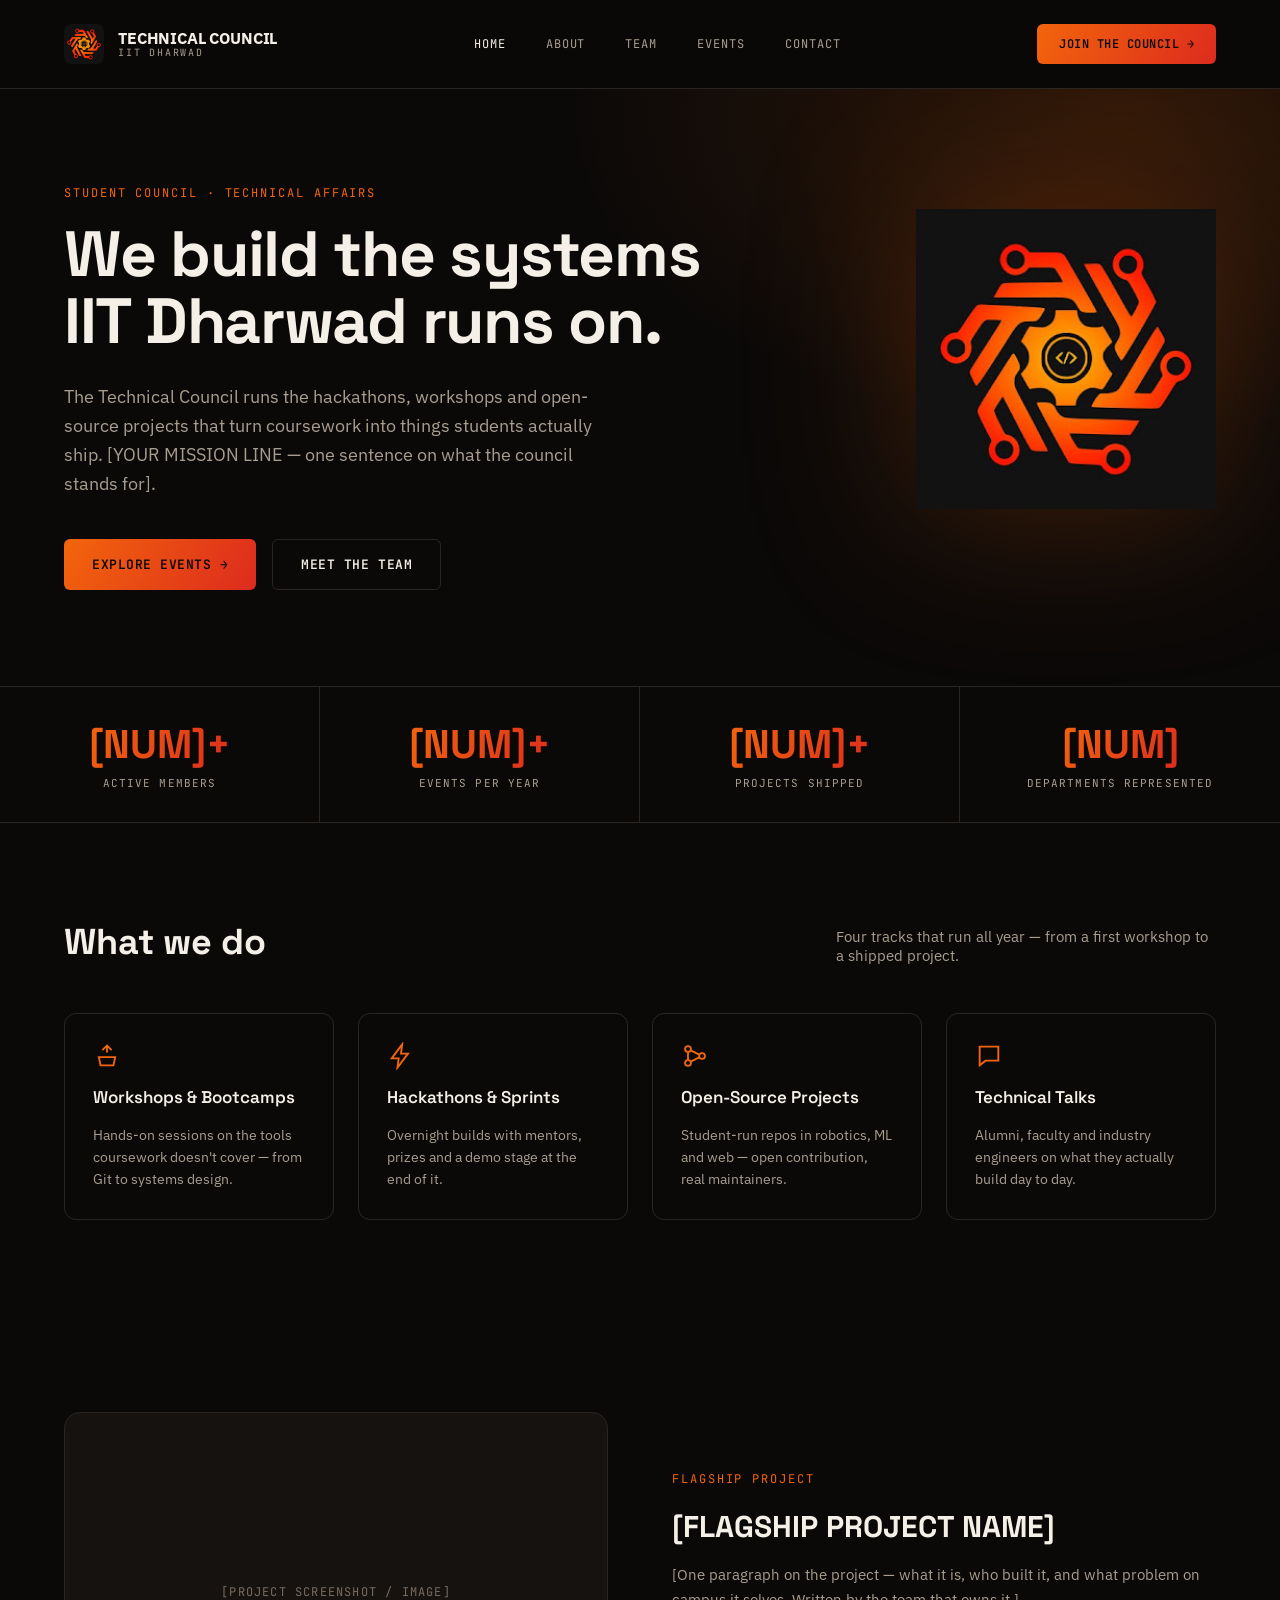
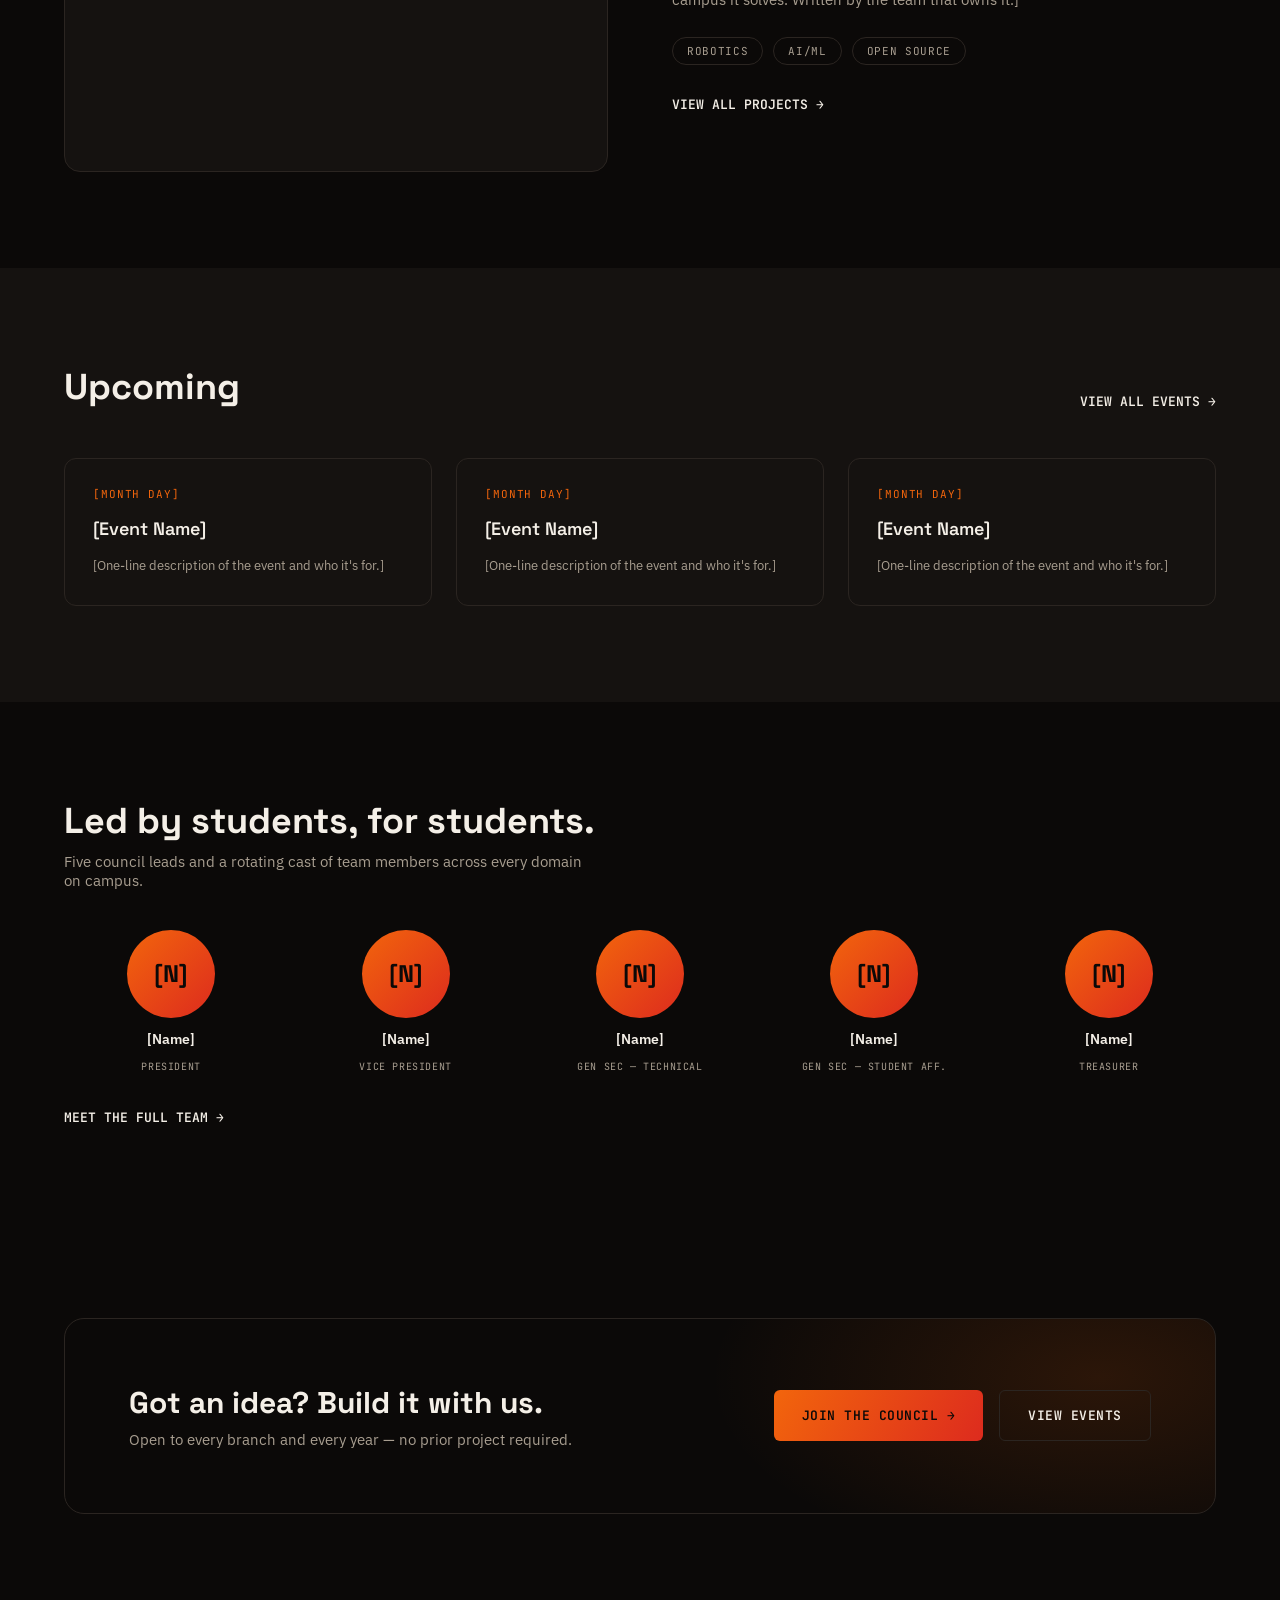
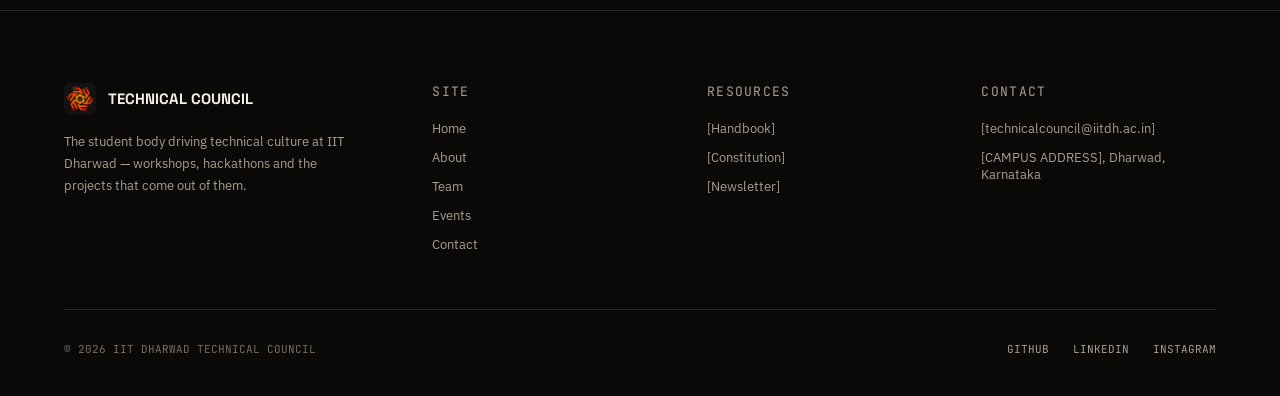
==== index.html @ b91900a0 "Initial commit of Technical Council website Static site with home, about, events, team, and contact " ====
<!doctype html>
<html lang="en">
<head>
<meta charset="utf-8">
<meta name="viewport" content="width=device-width, initial-scale=1">
<title>Home — IIT Dharwad Technical Council</title>
<meta name="description" content="The Technical Council runs the hackathons, workshops and open-source projects that turn IIT Dharwad students into builders.">
<link rel="icon" href="images/logo.jpg">
<link rel="preconnect" href="https://fonts.googleapis.com">
<link rel="preconnect" href="https://fonts.gstatic.com" crossorigin>
<link href="https://fonts.googleapis.com/css2?family=Space+Grotesk:wght@500;600;700&family=IBM+Plex+Sans:wght@400;500;600&family=JetBrains+Mono:wght@500;600&display=swap" rel="stylesheet">
<link rel="stylesheet" href="css/styles.css">
</head>
<body>

<header class="site-header">
  <div class="header-inner">
    <a href="index.html" class="brand">
      <img src="images/logo.jpg" alt="Technical Council mark">
      <span class="brand-text">
        <span class="brand-title">TECHNICAL COUNCIL</span>
        <span class="brand-sub mono">IIT DHARWAD</span>
      </span>
    </a>
    <nav class="nav-links mono" id="navLinks">
      <a class="nav-link" href="index.html">HOME</a>
      <a class="nav-link" href="about.html">ABOUT</a>
      <a class="nav-link" href="team.html">TEAM</a>
      <a class="nav-link" href="events.html">EVENTS</a>
      <a class="nav-link" href="contact.html">CONTACT</a>
    </nav>
    <div class="header-actions">
      <a href="contact.html" class="btn btn-grad btn-sm mono">JOIN THE COUNCIL →</a>
      <button class="nav-toggle" id="navToggle" aria-label="Toggle navigation" aria-expanded="false" aria-controls="navLinks">
        <svg width="22" height="22" viewBox="0 0 24 24" fill="none" stroke="currentColor" stroke-width="2"><path d="M4 7h16M4 12h16M4 17h16"/></svg>
      </button>
    </div>
  </div>
</header>

<main>

  <section class="hero">
    <div class="hero-inner">
      <div class="eyebrow mono">STUDENT COUNCIL · TECHNICAL AFFAIRS</div>
      <h1>We build the systems<br>IIT Dharwad runs on.</h1>
      <p class="lead">The Technical Council runs the hackathons, workshops and open-source projects that turn coursework into things students actually ship. [YOUR MISSION LINE — one sentence on what the council stands for].</p>
      <div class="hero-actions">
        <a href="events.html" class="btn btn-grad mono">EXPLORE EVENTS →</a>
        <a href="team.html" class="btn btn-outline mono">MEET THE TEAM</a>
      </div>
    </div>
    <img class="hero-media" src="images/logo.jpg" alt="">
  </section>

  <section class="stats-grid">
    <div class="stat"><div class="stat-value display">[NUM]+</div><div class="stat-label mono">ACTIVE MEMBERS</div></div>
    <div class="stat"><div class="stat-value display">[NUM]+</div><div class="stat-label mono">EVENTS PER YEAR</div></div>
    <div class="stat"><div class="stat-value display">[NUM]+</div><div class="stat-label mono">PROJECTS SHIPPED</div></div>
    <div class="stat"><div class="stat-value display">[NUM]</div><div class="stat-label mono">DEPARTMENTS REPRESENTED</div></div>
  </section>

  <section class="section">
    <div class="section-head">
      <h2>What we do</h2>
      <p>Four tracks that run all year — from a first workshop to a shipped project.</p>
    </div>
    <div class="cards-grid">
      <div class="card">
        <svg width="28" height="28" viewBox="0 0 24 24" fill="none" stroke="var(--orange)" stroke-width="1.6"><path d="M12 3v6M8 7l4-4 4 4M5 13h14l-1.5 7h-11z"/></svg>
        <h3>Workshops &amp; Bootcamps</h3>
        <p>Hands-on sessions on the tools coursework doesn't cover — from Git to systems design.</p>
      </div>
      <div class="card">
        <svg width="28" height="28" viewBox="0 0 24 24" fill="none" stroke="var(--orange)" stroke-width="1.6"><path d="M13 2 4 14h6l-1 8 9-12h-6z"/></svg>
        <h3>Hackathons &amp; Sprints</h3>
        <p>Overnight builds with mentors, prizes and a demo stage at the end of it.</p>
      </div>
      <div class="card">
        <svg width="28" height="28" viewBox="0 0 24 24" fill="none" stroke="var(--orange)" stroke-width="1.6"><circle cx="6" cy="6" r="2.5"/><circle cx="6" cy="18" r="2.5"/><circle cx="18" cy="12" r="2.5"/><path d="M6 8.5V15.5M8.3 7.2 15.7 10.8M8.3 16.8 15.7 13.2"/></svg>
        <h3>Open-Source Projects</h3>
        <p>Student-run repos in robotics, ML and web — open contribution, real maintainers.</p>
      </div>
      <div class="card">
        <svg width="28" height="28" viewBox="0 0 24 24" fill="none" stroke="var(--orange)" stroke-width="1.6"><path d="M4 4h16v12H9l-5 4z"/></svg>
        <h3>Technical Talks</h3>
        <p>Alumni, faculty and industry engineers on what they actually build day to day.</p>
      </div>
    </div>
  </section>

  <section class="section">
    <div class="split">
      <div class="split-media"><span class="mono">[PROJECT SCREENSHOT / IMAGE]</span></div>
      <div class="split-body">
        <div class="eyebrow mono">FLAGSHIP PROJECT</div>
        <h3>[FLAGSHIP PROJECT NAME]</h3>
        <p>[One paragraph on the project — what it is, who built it, and what problem on campus it solves. Written by the team that owns it.]</p>
        <div class="tag-row">
          <span class="tag">ROBOTICS</span>
          <span class="tag">AI/ML</span>
          <span class="tag">OPEN SOURCE</span>
        </div>
        <a href="about.html" class="link-arrow mono">VIEW ALL PROJECTS →</a>
      </div>
    </div>
  </section>

  <section class="section section-elev">
    <div class="section-head">
      <h2>Upcoming</h2>
      <a href="events.html" class="link-arrow mono">VIEW ALL EVENTS →</a>
    </div>
    <div class="cards-grid" style="grid-template-columns:repeat(3,minmax(0,1fr));">
      <a class="card" href="events.html">
        <span class="mono" style="font-size:11px;letter-spacing:0.08em;color:var(--orange);">[MONTH DAY]</span>
        <span class="display" style="font-size:18px;font-weight:600;">[Event Name]</span>
        <span style="font-size:13px;color:var(--ink-dim);line-height:1.6;">[One-line description of the event and who it's for.]</span>
      </a>
      <a class="card" href="events.html">
        <span class="mono" style="font-size:11px;letter-spacing:0.08em;color:var(--orange);">[MONTH DAY]</span>
        <span class="display" style="font-size:18px;font-weight:600;">[Event Name]</span>
        <span style="font-size:13px;color:var(--ink-dim);line-height:1.6;">[One-line description of the event and who it's for.]</span>
      </a>
      <a class="card" href="events.html">
        <span class="mono" style="font-size:11px;letter-spacing:0.08em;color:var(--orange);">[MONTH DAY]</span>
        <span class="display" style="font-size:18px;font-weight:600;">[Event Name]</span>
        <span style="font-size:13px;color:var(--ink-dim);line-height:1.6;">[One-line description of the event and who it's for.]</span>
      </a>
    </div>
  </section>

  <section class="section">
    <h2 style="margin:0 0 8px;font-size:36px;font-weight:700;">Led by students, for students.</h2>
    <p style="color:var(--ink-dim);font-size:15px;margin:0 0 40px;max-width:520px;">Five council leads and a rotating cast of team members across every domain on campus.</p>
    <div class="team-teaser-grid">
      <div class="team-teaser-item">
        <div class="team-avatar-sm display">[N]</div>
        <span style="font-size:14px;font-weight:600;">[Name]</span>
        <span class="mono" style="font-size:10px;letter-spacing:0.06em;color:var(--ink-dim);">PRESIDENT</span>
      </div>
      <div class="team-teaser-item">
        <div class="team-avatar-sm display">[N]</div>
        <span style="font-size:14px;font-weight:600;">[Name]</span>
        <span class="mono" style="font-size:10px;letter-spacing:0.06em;color:var(--ink-dim);">VICE PRESIDENT</span>
      </div>
      <div class="team-teaser-item">
        <div class="team-avatar-sm display">[N]</div>
        <span style="font-size:14px;font-weight:600;">[Name]</span>
        <span class="mono" style="font-size:10px;letter-spacing:0.06em;color:var(--ink-dim);">GEN SEC — TECHNICAL</span>
      </div>
      <div class="team-teaser-item">
        <div class="team-avatar-sm display">[N]</div>
        <span style="font-size:14px;font-weight:600;">[Name]</span>
        <span class="mono" style="font-size:10px;letter-spacing:0.06em;color:var(--ink-dim);">GEN SEC — STUDENT AFF.</span>
      </div>
      <div class="team-teaser-item">
        <div class="team-avatar-sm display">[N]</div>
        <span style="font-size:14px;font-weight:600;">[Name]</span>
        <span class="mono" style="font-size:10px;letter-spacing:0.06em;color:var(--ink-dim);">TREASURER</span>
      </div>
    </div>
    <a href="team.html" class="link-arrow mono" style="display:inline-block;margin-top:36px;">MEET THE FULL TEAM →</a>
  </section>

  <section class="section">
    <div class="cta-band">
      <div>
        <h3>Got an idea? Build it with us.</h3>
        <p>Open to every branch and every year — no prior project required.</p>
      </div>
      <div style="display:flex;gap:16px;flex-wrap:wrap;">
        <a href="contact.html" class="btn btn-grad mono">JOIN THE COUNCIL →</a>
        <a href="events.html" class="btn btn-outline mono">VIEW EVENTS</a>
      </div>
    </div>
  </section>

</main>

<footer class="site-footer">
  <div class="footer-grid">
    <div>
      <div class="footer-brand">
        <img src="images/logo.jpg" alt="">
        <span>TECHNICAL COUNCIL</span>
      </div>
      <p class="footer-desc">The student body driving technical culture at IIT Dharwad — workshops, hackathons and the projects that come out of them.</p>
    </div>
    <div class="footer-col">
      <span class="footer-col-title">SITE</span>
      <a href="index.html">Home</a>
      <a href="about.html">About</a>
      <a href="team.html">Team</a>
      <a href="events.html">Events</a>
      <a href="contact.html">Contact</a>
    </div>
    <div class="footer-col">
      <span class="footer-col-title">RESOURCES</span>
      <a href="#">[Handbook]</a>
      <a href="#">[Constitution]</a>
      <a href="#">[Newsletter]</a>
    </div>
    <div class="footer-col">
      <span class="footer-col-title">CONTACT</span>
      <span>[technicalcouncil@iitdh.ac.in]</span>
      <span>[CAMPUS ADDRESS], Dharwad, Karnataka</span>
    </div>
  </div>
  <div class="footer-bottom">
    <span class="footer-copy">© 2026 IIT DHARWAD TECHNICAL COUNCIL</span>
    <div class="footer-social">
      <a href="#">GITHUB</a>
      <a href="#">LINKEDIN</a>
      <a href="#">INSTAGRAM</a>
    </div>
  </div>
</footer>

<script src="js/main.js"></script>
</body>
</html>
---- css/styles.css ----
/* ===========================================================
   IIT Dharwad Technical Council — shared stylesheet
   =========================================================== */

:root{
  --bg:#0b0908;
  --bg-elev:#151210;
  --bg-elev-2:#1c1815;
  --line:#2b2521;
  --ink:#f4efe7;
  --ink-dim:#a89e90;
  --ink-faint:#786c60;
  --orange:#f2650c;
  --red:#dd2b1e;
  --gold:#f0b429;
  --gradient: linear-gradient(120deg, var(--orange), var(--red));

  --pad-x: 64px;
  --section-y: 96px;
  --max-content: 1440px;
}

*{ box-sizing: border-box; }

html{ scroll-behavior: smooth; }

body{
  margin:0;
  background: var(--bg);
  color: var(--ink);
  font-family: 'IBM Plex Sans', system-ui, sans-serif;
  -webkit-font-smoothing: antialiased;
}

a{ color: inherit; text-decoration: none; }

h1, h2, h3, .display{ font-family: 'Space Grotesk', system-ui, sans-serif; }

.mono{ font-family: 'JetBrains Mono', monospace; }

img{ max-width: 100%; display:block; }

.wrap{
  max-width: var(--max-content);
  margin: 0 auto;
}

/* -----------------------------------------------------------
   Header / Nav
----------------------------------------------------------- */

.site-header{
  border-bottom: 1px solid var(--line);
  position: sticky;
  top: 0;
  background: rgba(11,9,8,0.92);
  backdrop-filter: blur(8px);
  z-index: 50;
}

.header-inner{
  max-width: var(--max-content);
  margin: 0 auto;
  height: 88px;
  padding: 0 var(--pad-x);
  display:flex;
  align-items:center;
  justify-content: space-between;
  gap: 24px;
}

.brand{ display:flex; align-items:center; gap:14px; flex-shrink:0; }
.brand img{ width:40px; height:40px; object-fit:contain; border-radius:8px; }
.brand-text{ display:flex; flex-direction:column; line-height:1.15; }
.brand-title{ font-weight:700; font-size:16px; letter-spacing:-0.01em; }
.brand-sub{ font-size:10px; letter-spacing:0.18em; color: var(--ink-dim); }

.nav-links{
  display:flex;
  align-items:center;
  gap:40px;
}

.nav-link{ font-size:12px; letter-spacing:0.08em; color: var(--ink-dim); }
.nav-link:hover, .nav-link.is-active{ color: var(--ink); }

.nav-toggle{
  display:none;
  background:none;
  border:none;
  cursor:pointer;
  padding:8px;
  color: var(--ink-dim);
}

.header-actions{ display:flex; align-items:center; gap:16px; flex-shrink:0; }

/* -----------------------------------------------------------
   Buttons
----------------------------------------------------------- */

.btn{
  display:inline-flex;
  align-items:center;
  justify-content:center;
  font-family:'JetBrains Mono', monospace;
  font-size:13px;
  font-weight:600;
  letter-spacing:0.04em;
  padding:16px 28px;
  border-radius:6px;
  border:none;
  cursor:pointer;
  white-space:nowrap;
}

.btn-sm{ padding:12px 22px; font-size:12px; }

.btn-grad{
  color:#0b0908;
  background: var(--gradient);
  transition: filter .15s ease;
}
.btn-grad:hover{ filter: brightness(1.08); }

.btn-outline{
  color: var(--ink);
  border:1px solid var(--line);
  background:transparent;
  transition: border-color .15s ease;
}
.btn-outline:hover{ border-color: var(--ink-dim); }

.btn-block{ display:flex; width:100%; }

.link-arrow{ font-size:13px; font-weight:600; color: var(--ink); }
.link-arrow:hover{ color: var(--orange); }

/* -----------------------------------------------------------
   Layout helpers
----------------------------------------------------------- */

.section{ padding: var(--section-y) var(--pad-x); }
.section-elev{ background: var(--bg-elev); }
.section-tight{ padding-top: 56px; padding-bottom: 56px; }

.eyebrow{
  font-size:12px;
  letter-spacing:0.16em;
  color: var(--orange);
  margin-bottom:20px;
}

.section-head{
  display:flex;
  justify-content:space-between;
  align-items:flex-end;
  gap:24px;
  margin-bottom:48px;
  flex-wrap:wrap;
}
.section-head h2{ margin:0; font-size:36px; font-weight:700; }
.section-head p{ margin:0; color:var(--ink-dim); font-size:15px; max-width:380px; }

/* -----------------------------------------------------------
   Hero
----------------------------------------------------------- */

.hero{
  position:relative;
  padding: 96px var(--pad-x) 96px;
  background: radial-gradient(ellipse 900px 520px at 88% 4%, rgba(242,101,12,0.16), transparent 62%);
  overflow:hidden;
}
.hero-inner{ max-width:760px; position:relative; z-index:1; }
.hero h1{ font-size:64px; line-height:1.05; font-weight:700; letter-spacing:-0.02em; margin:0 0 28px; }
.hero p.lead{ font-size:18px; line-height:1.6; color:var(--ink-dim); max-width:540px; margin:0 0 40px; }
.hero-actions{ display:flex; gap:16px; flex-wrap:wrap; }
.hero-media{
  position:absolute;
  right: var(--pad-x);
  top: 120px;
  width:300px;
  height:300px;
  object-fit:contain;
  filter: drop-shadow(0 0 80px rgba(242,101,12,0.25));
}
.page-header{ padding: 88px var(--pad-x) 56px; max-width:900px; }
.page-header h1{ font-size:52px; line-height:1.1; font-weight:700; letter-spacing:-0.02em; margin:0 0 24px; }
.page-header p{ font-size:17px; line-height:1.7; color:var(--ink-dim); margin:0; }

/* -----------------------------------------------------------
   Stats
----------------------------------------------------------- */

.stats-grid{
  border-top:1px solid var(--line);
  border-bottom:1px solid var(--line);
  display:grid;
  grid-template-columns: repeat(4, minmax(0,1fr));
}
.stat{
  display:flex; flex-direction:column; align-items:center; justify-content:center;
  gap:6px; padding: 32px 12px; border-right:1px solid var(--line); text-align:center;
}
.stat:last-child{ border-right:none; }
.stat-value{
  font-size:40px; font-weight:700;
  background: var(--gradient);
  -webkit-background-clip:text; background-clip:text; color:transparent;
}
.stat-label{ font-size:11px; letter-spacing:0.1em; color:var(--ink-dim); }

/* -----------------------------------------------------------
   Cards / grids
----------------------------------------------------------- */

.cards-grid{ display:grid; grid-template-columns:repeat(4, minmax(0,1fr)); gap:24px; }

.card{
  border:1px solid var(--line);
  border-radius:12px;
  padding:28px;
  display:flex; flex-direction:column; gap:16px;
  transition: border-color .15s ease, background .15s ease;
}
.card:hover{ border-color:#3a322b; background: var(--bg-elev-2); }
.card h3{ margin:0; font-size:17px; font-weight:600; }
.card p{ margin:0; font-size:14px; line-height:1.6; color:var(--ink-dim); }

.split{ display:grid; grid-template-columns:1fr 1fr; gap:64px; align-items:center; }
.split-media{
  border:1px solid var(--line); border-radius:16px; height:360px;
  background:var(--bg-elev); display:flex; align-items:center; justify-content:center;
}
.split-media span{ font-size:12px; letter-spacing:0.1em; color:var(--ink-faint); font-family:'JetBrains Mono',monospace; }
.split-body h3{ font-size:30px; font-weight:700; margin:0 0 16px; }
.split-body p{ font-size:15px; line-height:1.7; color:var(--ink-dim); margin:0 0 24px; }

.tag-row{ display:flex; gap:10px; margin-bottom:28px; flex-wrap:wrap; }
.tag{
  font-size:11px; letter-spacing:0.06em; color:var(--ink-dim);
  border:1px solid var(--line); border-radius:100px; padding:6px 14px;
  font-family:'JetBrains Mono',monospace;
}
.tag.is-active{ color:#0b0908; background: var(--accent, var(--orange)); border-color:transparent; }

/* -----------------------------------------------------------
   Events list
----------------------------------------------------------- */

.event-list{ display:flex; flex-direction:column; gap:16px; }
.event-row{
  display:flex; align-items:center; gap:32px;
  border:1px solid var(--line); border-radius:14px; padding:28px 32px;
  transition: border-color .15s ease, background .15s ease;
}
.event-row:hover{ border-color:#3a322b; background: var(--bg-elev-2); }
.event-date{
  width:88px; height:88px; border-radius:10px; background: var(--bg-elev);
  display:flex; flex-direction:column; align-items:center; justify-content:center; flex-shrink:0;
}
.event-date .mon{ font-size:11px; color:var(--orange); letter-spacing:0.05em; }
.event-date .day{ font-family:'Space Grotesk'; font-size:26px; font-weight:700; }
.event-body{ flex:1; min-width:0; }
.event-title-row{ display:flex; align-items:center; gap:12px; margin-bottom:6px; flex-wrap:wrap; }
.event-title{ font-family:'Space Grotesk'; font-size:20px; font-weight:600; }
.event-desc{ font-size:14px; line-height:1.6; color:var(--ink-dim); margin:0; }
.event-meta{ font-size:12px; color:var(--ink-dim); flex-shrink:0; font-family:'JetBrains Mono',monospace; }

.past-grid{ display:grid; grid-template-columns:repeat(3, minmax(0,1fr)); gap:20px; }
.past-card{ border:1px solid var(--line); border-radius:12px; overflow:hidden; background:var(--bg); }
.past-thumb{ height:120px; background:var(--bg-elev-2); display:flex; align-items:center; justify-content:center; }
.past-thumb span{ font-size:11px; color:var(--ink-faint); font-family:'JetBrains Mono',monospace; }
.past-body{ padding:18px; }
.past-title{ font-size:14px; font-weight:600; margin-bottom:4px; }
.past-meta{ font-size:11px; color:var(--ink-faint); font-family:'JetBrains Mono',monospace; }

/* -----------------------------------------------------------
   Team
----------------------------------------------------------- */

.team-grid{ display:grid; grid-template-columns:repeat(5, minmax(0,1fr)); gap:20px; }
.team-card{
  border:1px solid var(--line); border-radius:12px; padding:24px;
  display:flex; flex-direction:column; gap:14px;
}
.team-avatar{
  width:64px; height:64px; border-radius:50%;
  background: linear-gradient(135deg, var(--orange), var(--red));
  display:flex; align-items:center; justify-content:center;
  font-family:'Space Grotesk'; font-size:20px; font-weight:700; color:#0b0908;
}
.team-name{ font-size:15px; font-weight:600; }
.team-role{ font-size:10px; letter-spacing:0.05em; color:var(--orange); margin-top:4px; font-family:'JetBrains Mono',monospace; }
.team-bio{ font-size:12px; line-height:1.6; color:var(--ink-dim); margin:0; }

.team-avatar-sm{
  width:88px; height:88px; border-radius:50%;
  background: linear-gradient(135deg, var(--orange), var(--red));
  display:flex; align-items:center; justify-content:center;
  font-family:'Space Grotesk'; font-size:24px; font-weight:700; color:#0b0908;
  margin: 0 auto;
}
.team-teaser-grid{ display:grid; grid-template-columns:repeat(5, minmax(0,1fr)); gap:20px; }
.team-teaser-item{ display:flex; flex-direction:column; align-items:center; gap:12px; text-align:center; }

.domain-block{ display:flex; flex-direction:column; gap:16px; }
.domain-title{ font-size:17px; font-weight:600; }
.domain-grid{ display:grid; grid-template-columns:repeat(4, minmax(0,1fr)); gap:16px; }
.domain-member{
  display:flex; align-items:center; gap:12px;
  background:var(--bg); border:1px solid var(--line); border-radius:10px; padding:12px 16px;
}
.domain-member .avatar{ width:36px; height:36px; border-radius:50%; background:var(--bg-elev-2); flex-shrink:0; }
.domain-member .name{ font-size:13px; font-weight:600; }
.domain-member .role{ font-size:10px; color:var(--ink-faint); font-family:'JetBrains Mono',monospace; }

/* -----------------------------------------------------------
   Org structure (About)
----------------------------------------------------------- */

.org-chart{ display:flex; flex-direction:column; align-items:center; gap:16px; }
.org-node{
  font-family:'JetBrains Mono',monospace; font-size:12px; letter-spacing:0.06em;
  background:var(--bg-elev); border:1px solid var(--line); border-radius:8px; padding:14px 32px;
  text-align:center;
}
.org-connector{ width:1px; height:24px; background:var(--line); }
.org-row{ display:flex; gap:16px; flex-wrap:wrap; justify-content:center; }
.org-grid{ display:grid; grid-template-columns:repeat(6, minmax(0,1fr)); gap:16px; width:100%; max-width:1160px; }
.org-leaf{
  border:1px solid var(--line); border-radius:8px; padding:16px 8px; text-align:center;
}
.org-leaf span{ font-size:11px; letter-spacing:0.04em; color:var(--ink-dim); font-family:'JetBrains Mono',monospace; }

.steps-grid{ display:grid; grid-template-columns:repeat(4, minmax(0,1fr)); }
.step{ padding: 0 24px; border-right:1px solid var(--line); }
.step:first-child{ padding-left:0; }
.step:last-child{ border-right:none; padding-right:0; }
.step-num{ font-family:'JetBrains Mono',monospace; font-size:13px; color:var(--orange); margin-bottom:12px; }
.step h3{ font-size:17px; font-weight:600; margin:0 0 10px; }
.step p{ font-size:13px; line-height:1.6; color:var(--ink-dim); margin:0; }

.values-grid{ display:grid; grid-template-columns:repeat(4, minmax(0,1fr)); gap:24px; }
.value{ border-top:2px solid var(--line); padding-top:20px; }
.value.is-accent{ border-top-color: var(--orange); }
.value h3{ font-size:16px; font-weight:600; margin:0 0 10px; }
.value p{ font-size:13px; line-height:1.6; color:var(--ink-dim); margin:0; }

/* -----------------------------------------------------------
   CTA band
----------------------------------------------------------- */

.cta-band{
  border:1px solid var(--line); border-radius:20px; padding:64px;
  display:flex; align-items:center; justify-content:space-between; gap:32px; flex-wrap:wrap;
  background: radial-gradient(ellipse 600px 300px at 90% 30%, rgba(242,101,12,0.14), transparent 65%);
}
.cta-band h3{ font-size:30px; font-weight:700; margin:0 0 8px; }
.cta-band p{ color:var(--ink-dim); font-size:15px; margin:0; }
.cta-band.is-centered{ flex-direction:column; text-align:center; }

/* -----------------------------------------------------------
   Tabs (Events)
----------------------------------------------------------- */

.tabs{ display:flex; gap:12px; padding: 16px 0 40px; }
.tab{
  font-family:'JetBrains Mono',monospace; font-size:12px; letter-spacing:0.06em;
  border-radius:100px; padding:10px 22px; cursor:pointer; border:1px solid var(--line); color:var(--ink-dim);
  background:transparent;
}
.tab.is-active{ color:#0b0908; background: var(--orange); border-color:transparent; }

/* -----------------------------------------------------------
   Contact form
----------------------------------------------------------- */

.form-grid{ display:grid; grid-template-columns:1.3fr 1fr; gap:64px; }

form{ display:flex; flex-direction:column; gap:24px; }
.field-row{ display:grid; grid-template-columns:1fr 1fr; gap:20px; }
.field label{
  font-size:12px; font-family:'JetBrains Mono',monospace; letter-spacing:0.06em;
  color:var(--ink-dim); display:block; margin-bottom:8px;
}
input, textarea{
  background:var(--bg-elev); border:1px solid var(--line); border-radius:8px;
  color:var(--ink); font-family:'IBM Plex Sans', sans-serif; font-size:14px;
  padding:14px 16px; width:100%;
}
input:focus, textarea:focus{ outline:2px solid var(--orange); outline-offset:1px; }

.info-card{ border:1px solid var(--line); border-radius:14px; padding:28px; }
.info-card + .info-card{ margin-top:32px; }
.info-card h4{
  font-size:11px; letter-spacing:0.1em; color:var(--ink-faint); margin:0 0 16px;
  font-family:'JetBrains Mono',monospace; font-weight:400;
}
.info-row + .info-row{ margin-top:16px; }
.info-row .label{ font-size:13px; color:var(--ink-dim); margin-bottom:2px; }
.info-row .value{ font-size:14px; font-weight:600; }
.social-list{ display:flex; flex-direction:column; gap:0; }
.social-list a{
  font-size:14px; font-weight:600; display:flex; justify-content:space-between; align-items:center;
  padding:12px 0; border-bottom:1px solid var(--line);
}
.social-list a:last-child{ border-bottom:none; }
.social-list a span{ color:var(--ink-faint); }
.form-note{ font-size:12px; color:var(--ink-faint); margin-top:-8px; }

/* -----------------------------------------------------------
   Footer
----------------------------------------------------------- */

.site-footer{ padding: 72px var(--pad-x) 40px; border-top:1px solid var(--line); }
.footer-grid{ display:grid; grid-template-columns:1.4fr 1fr 1fr 1fr; gap:40px; margin-bottom:56px; }
.footer-brand{ display:flex; align-items:center; gap:12px; margin-bottom:16px; }
.footer-brand img{ width:32px; height:32px; object-fit:contain; border-radius:6px; }
.footer-brand span{ font-family:'Space Grotesk'; font-weight:700; font-size:15px; }
.footer-desc{ font-size:13px; line-height:1.7; color:var(--ink-dim); max-width:280px; margin:0; }
.footer-col{ display:flex; flex-direction:column; gap:12px; }
.footer-col-title{
  font-size:11px; letter-spacing:0.1em; color:var(--ink-faint); margin-bottom:8px;
  font-family:'JetBrains Mono',monospace;
}
.footer-col a, .footer-col span{ font-size:13px; color:var(--ink-dim); }
.footer-bottom{
  display:flex; justify-content:space-between; align-items:center; flex-wrap:wrap; gap:16px;
  padding-top:32px; border-top:1px solid var(--line);
}
.footer-copy{ font-size:11px; color:var(--ink-faint); font-family:'JetBrains Mono',monospace; }
.footer-social{ display:flex; gap:24px; }
.footer-social a{ font-size:11px; color:var(--ink-dim); font-family:'JetBrains Mono',monospace; }

/* ===========================================================
   Responsive — collapses the desktop layout to a single mobile
   column below 760px (informed by the mobile design artboards)
   =========================================================== */

@media (max-width: 760px){
  :root{ --pad-x:20px; --section-y:56px; }

  .nav-links{
    position:absolute; top:100%; left:0; right:0;
    background: var(--bg); border-bottom:1px solid var(--line);
    flex-direction:column; align-items:flex-start; gap:0;
    max-height:0; overflow:hidden; transition: max-height .2s ease;
  }
  .nav-links.is-open{ max-height:420px; }
  .nav-links a, .nav-links .btn{ width:100%; padding:16px 20px; border-radius:0; border-bottom:1px solid var(--line); }
  .nav-links .btn{ justify-content:flex-start; }
  .nav-toggle{ display:flex; }
  .header-inner{ position:relative; }

  .hero{ padding: 48px 20px; text-align:left; }
  .hero h1{ font-size:34px; }
  .hero p.lead{ font-size:15px; }
  .hero-media{
    position:static; width:150px; height:150px; margin: 32px auto 0;
  }
  .hero-actions{ flex-direction:column; }
  .hero-actions .btn{ width:100%; }

  .page-header{ padding: 48px 20px 32px; }
  .page-header h1{ font-size:32px; }
  .page-header p{ font-size:14px; }

  .section{ padding: var(--section-y) 20px; }
  .section-head{ margin-bottom:24px; }
  .section-head h2{ font-size:24px; }

  .stats-grid{ grid-template-columns: repeat(2, minmax(0,1fr)); }
  .stat{ border-bottom:1px solid var(--line); }
  .stat-value{ font-size:28px; }

  .cards-grid{ grid-template-columns: 1fr; gap:14px; }

  .split{ grid-template-columns:1fr; gap:24px; }
  .split-media{ height:200px; }

  .event-row{ flex-direction:column; align-items:flex-start; gap:16px; padding:20px; }
  .event-meta{ align-self:flex-start; }

  .past-grid{ grid-template-columns: repeat(2, minmax(0,1fr)); gap:14px; }
  .past-thumb{ height:80px; }

  .team-grid{ grid-template-columns: 1fr 1fr; gap:14px; }
  .team-teaser-grid{ grid-template-columns: repeat(3, minmax(0,1fr)); gap:14px; }
  .team-avatar-sm{ width:56px; height:56px; font-size:16px; }
  .domain-grid{ grid-template-columns: 1fr 1fr; gap:12px; }

  .org-node{ font-size:11px; padding:12px 18px; }
  .org-row{ flex-direction:column; width:100%; }
  .org-grid{ grid-template-columns: repeat(2, minmax(0,1fr)); }

  .steps-grid{ grid-template-columns: 1fr; gap:24px; }
  .step{ border-right:none; padding:0; }

  .values-grid{ grid-template-columns: 1fr; gap:20px; }

  .cta-band{ padding:36px 24px; flex-direction:column; text-align:center; }
  .cta-band .btn{ width:100%; }

  .form-grid{ grid-template-columns: 1fr; gap:40px; }
  .field-row{ grid-template-columns: 1fr; }

  .footer-grid{ grid-template-columns: 1fr 1fr; gap:24px; }
  .footer-grid > .footer-col:first-child{ grid-column: 1 / -1; }
}
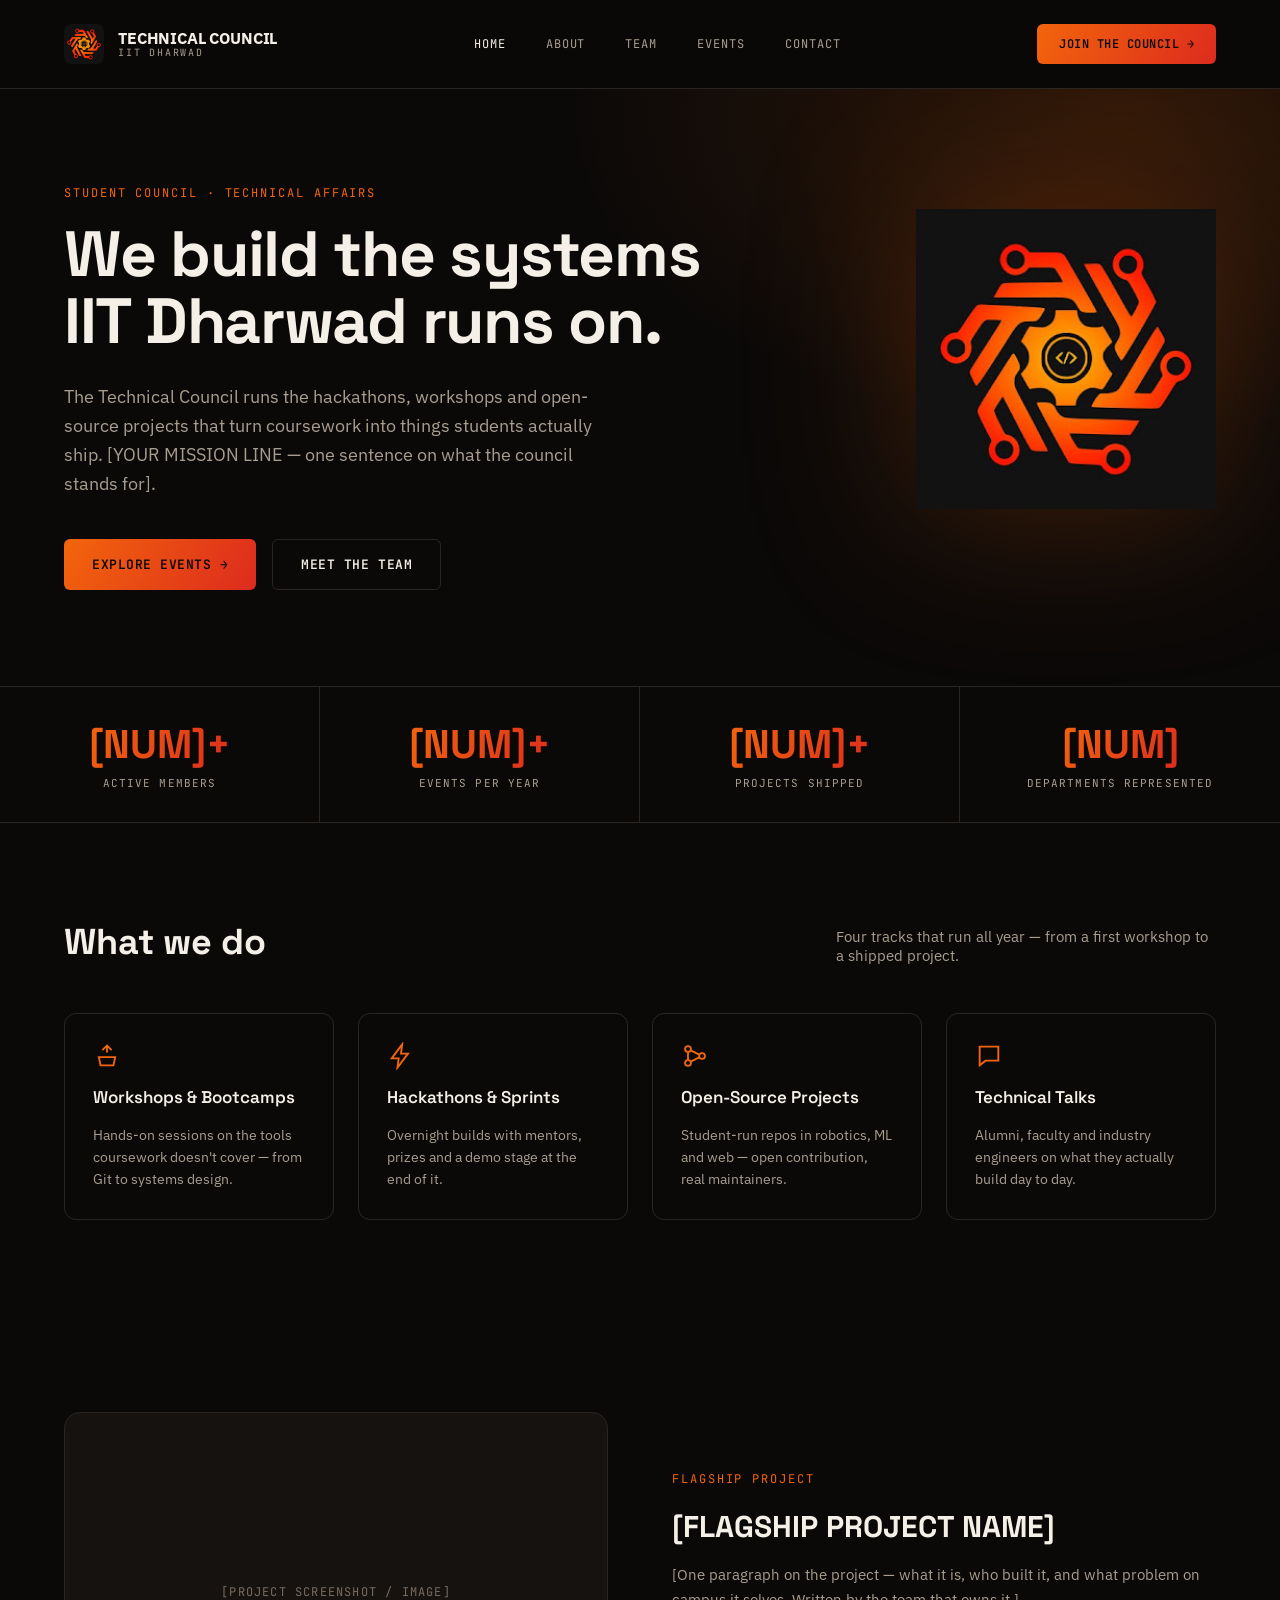
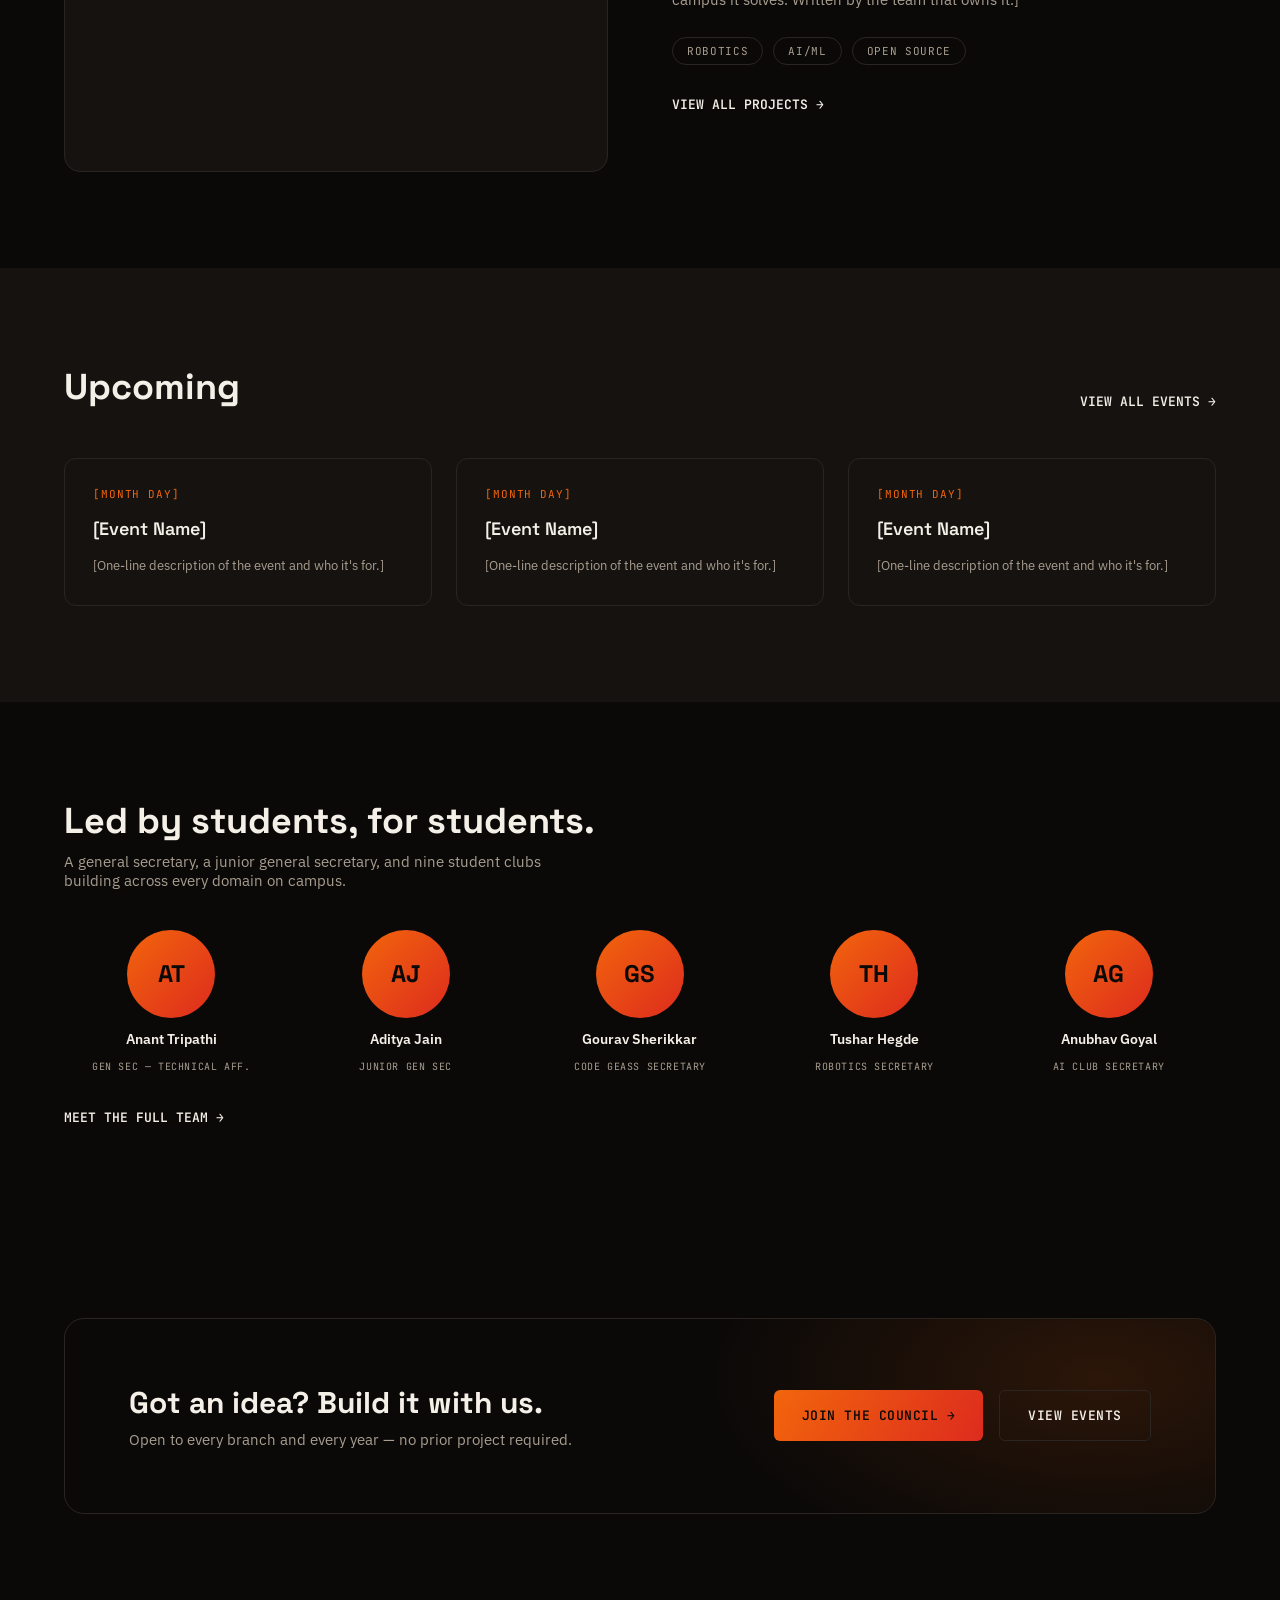
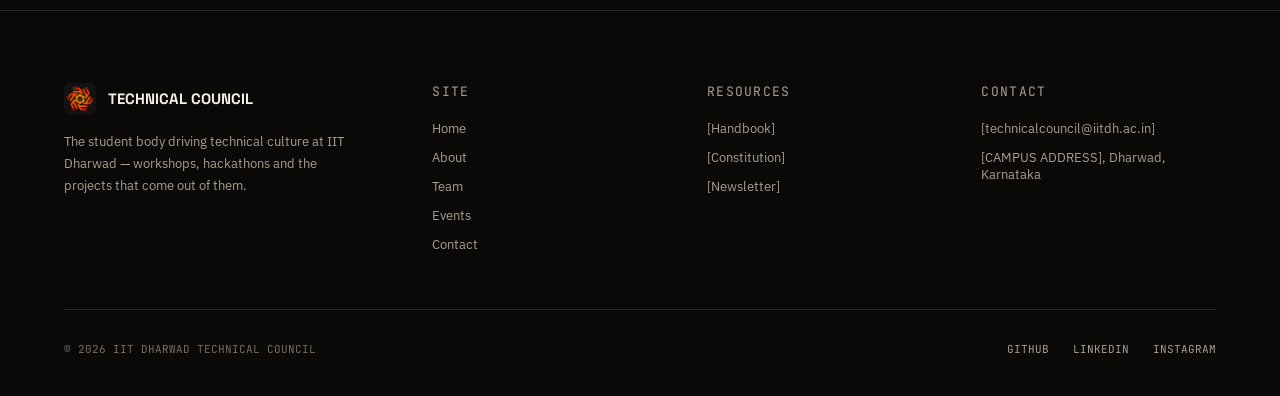
==== commit ae1207c5: "Replace placeholder team data with real leadership and club roster Updates the team page, about page" ====
--- a/index.html
+++ b/index.html
@@ -132,32 +132,32 @@
 
   <section class="section">
     <h2 style="margin:0 0 8px;font-size:36px;font-weight:700;">Led by students, for students.</h2>
-    <p style="color:var(--ink-dim);font-size:15px;margin:0 0 40px;max-width:520px;">Five council leads and a rotating cast of team members across every domain on campus.</p>
+    <p style="color:var(--ink-dim);font-size:15px;margin:0 0 40px;max-width:520px;">A general secretary, a junior general secretary, and nine student clubs building across every domain on campus.</p>
     <div class="team-teaser-grid">
       <div class="team-teaser-item">
-        <div class="team-avatar-sm display">[N]</div>
-        <span style="font-size:14px;font-weight:600;">[Name]</span>
-        <span class="mono" style="font-size:10px;letter-spacing:0.06em;color:var(--ink-dim);">PRESIDENT</span>
-      </div>
-      <div class="team-teaser-item">
-        <div class="team-avatar-sm display">[N]</div>
-        <span style="font-size:14px;font-weight:600;">[Name]</span>
-        <span class="mono" style="font-size:10px;letter-spacing:0.06em;color:var(--ink-dim);">VICE PRESIDENT</span>
-      </div>
-      <div class="team-teaser-item">
-        <div class="team-avatar-sm display">[N]</div>
-        <span style="font-size:14px;font-weight:600;">[Name]</span>
-        <span class="mono" style="font-size:10px;letter-spacing:0.06em;color:var(--ink-dim);">GEN SEC — TECHNICAL</span>
-      </div>
-      <div class="team-teaser-item">
-        <div class="team-avatar-sm display">[N]</div>
-        <span style="font-size:14px;font-weight:600;">[Name]</span>
-        <span class="mono" style="font-size:10px;letter-spacing:0.06em;color:var(--ink-dim);">GEN SEC — STUDENT AFF.</span>
-      </div>
-      <div class="team-teaser-item">
-        <div class="team-avatar-sm display">[N]</div>
-        <span style="font-size:14px;font-weight:600;">[Name]</span>
-        <span class="mono" style="font-size:10px;letter-spacing:0.06em;color:var(--ink-dim);">TREASURER</span>
+        <div class="team-avatar-sm display">AT</div>
+        <span style="font-size:14px;font-weight:600;">Anant Tripathi</span>
+        <span class="mono" style="font-size:10px;letter-spacing:0.06em;color:var(--ink-dim);">GEN SEC — TECHNICAL AFF.</span>
+      </div>
+      <div class="team-teaser-item">
+        <div class="team-avatar-sm display">AJ</div>
+        <span style="font-size:14px;font-weight:600;">Aditya Jain</span>
+        <span class="mono" style="font-size:10px;letter-spacing:0.06em;color:var(--ink-dim);">JUNIOR GEN SEC</span>
+      </div>
+      <div class="team-teaser-item">
+        <div class="team-avatar-sm display">GS</div>
+        <span style="font-size:14px;font-weight:600;">Gourav Sherikkar</span>
+        <span class="mono" style="font-size:10px;letter-spacing:0.06em;color:var(--ink-dim);">CODE GEASS SECRETARY</span>
+      </div>
+      <div class="team-teaser-item">
+        <div class="team-avatar-sm display">TH</div>
+        <span style="font-size:14px;font-weight:600;">Tushar Hegde</span>
+        <span class="mono" style="font-size:10px;letter-spacing:0.06em;color:var(--ink-dim);">ROBOTICS SECRETARY</span>
+      </div>
+      <div class="team-teaser-item">
+        <div class="team-avatar-sm display">AG</div>
+        <span style="font-size:14px;font-weight:600;">Anubhav Goyal</span>
+        <span class="mono" style="font-size:10px;letter-spacing:0.06em;color:var(--ink-dim);">AI CLUB SECRETARY</span>
       </div>
     </div>
     <a href="team.html" class="link-arrow mono" style="display:inline-block;margin-top:36px;">MEET THE FULL TEAM →</a>
--- a/css/styles.css
+++ b/css/styles.css
@@ -312,7 +312,12 @@
   display:flex; align-items:center; gap:12px;
   background:var(--bg); border:1px solid var(--line); border-radius:10px; padding:12px 16px;
 }
-.domain-member .avatar{ width:36px; height:36px; border-radius:50%; background:var(--bg-elev-2); flex-shrink:0; }
+.domain-member .avatar{
+  width:36px; height:36px; border-radius:50%; flex-shrink:0;
+  background: linear-gradient(135deg, var(--orange), var(--red));
+  display:flex; align-items:center; justify-content:center;
+  font-family:'Space Grotesk'; font-size:12px; font-weight:700; color:#0b0908;
+}
 .domain-member .name{ font-size:13px; font-weight:600; }
 .domain-member .role{ font-size:10px; color:var(--ink-faint); font-family:'JetBrains Mono',monospace; }
 
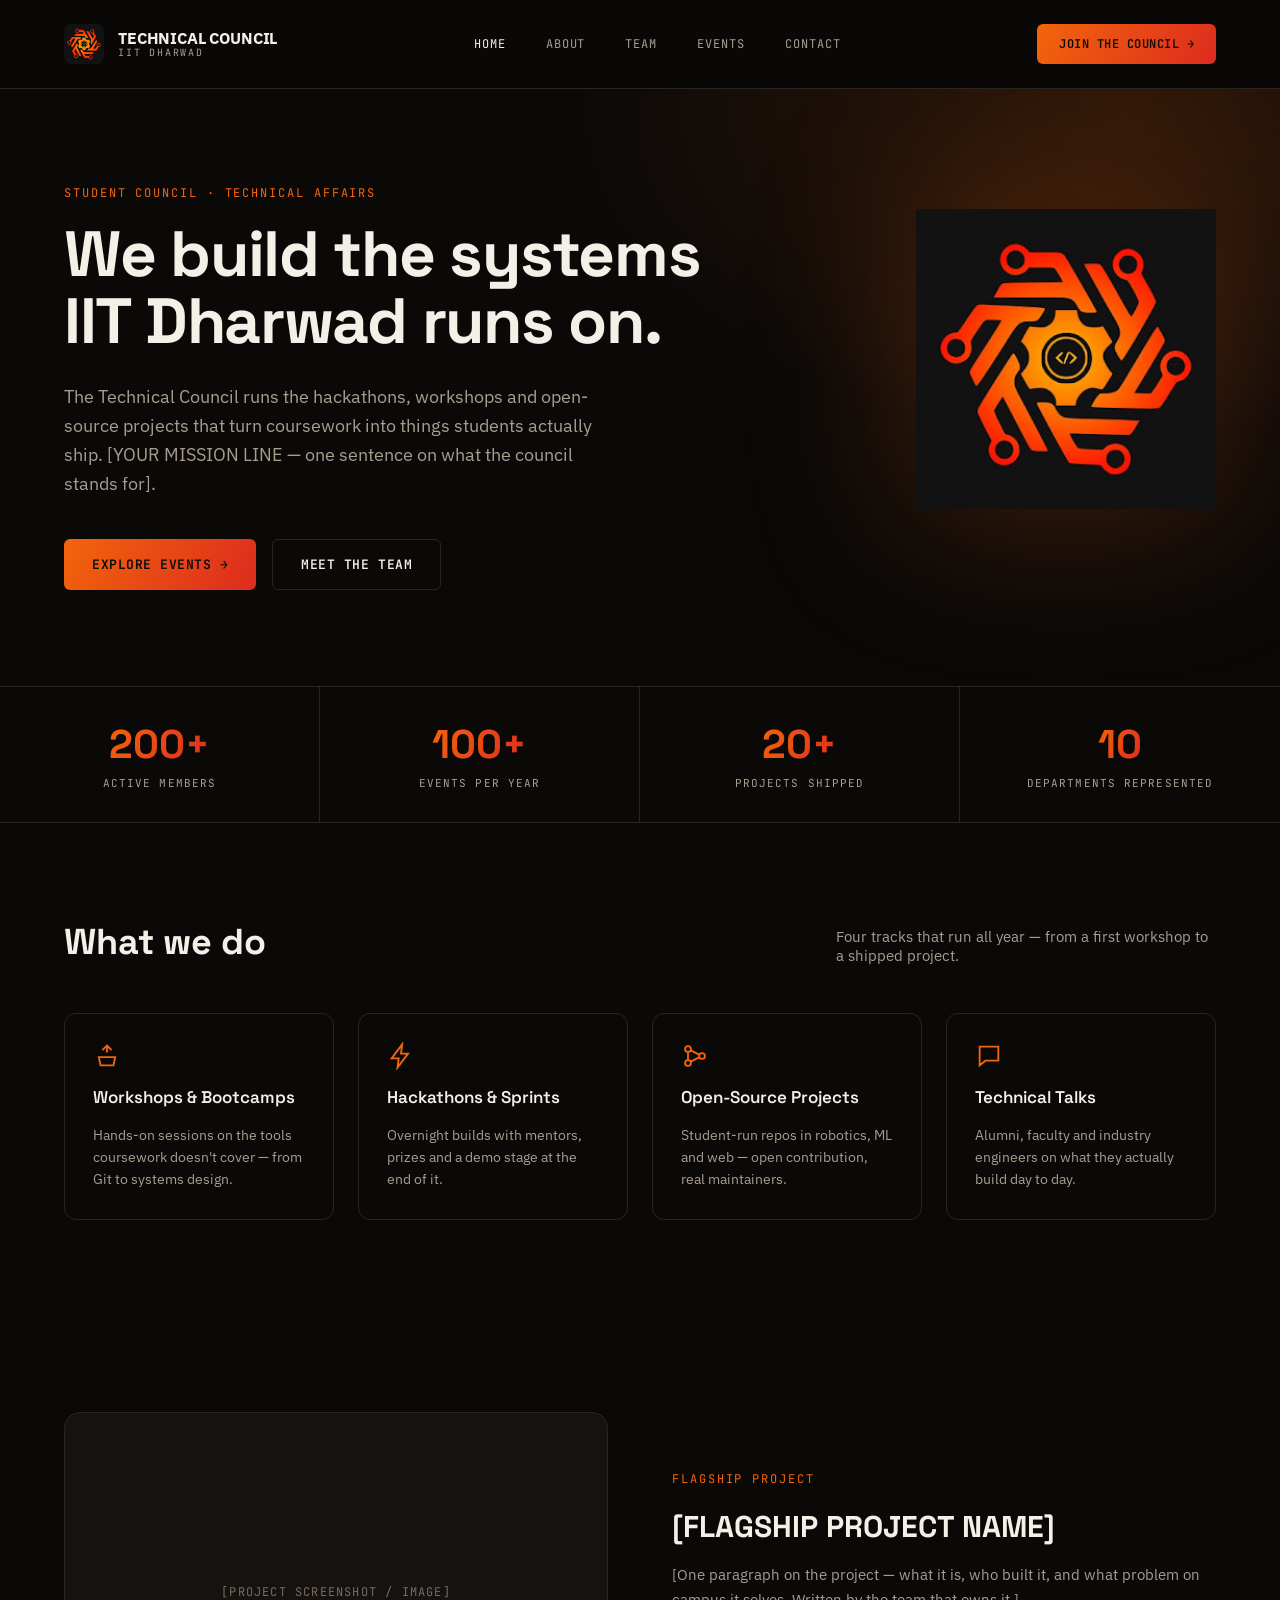
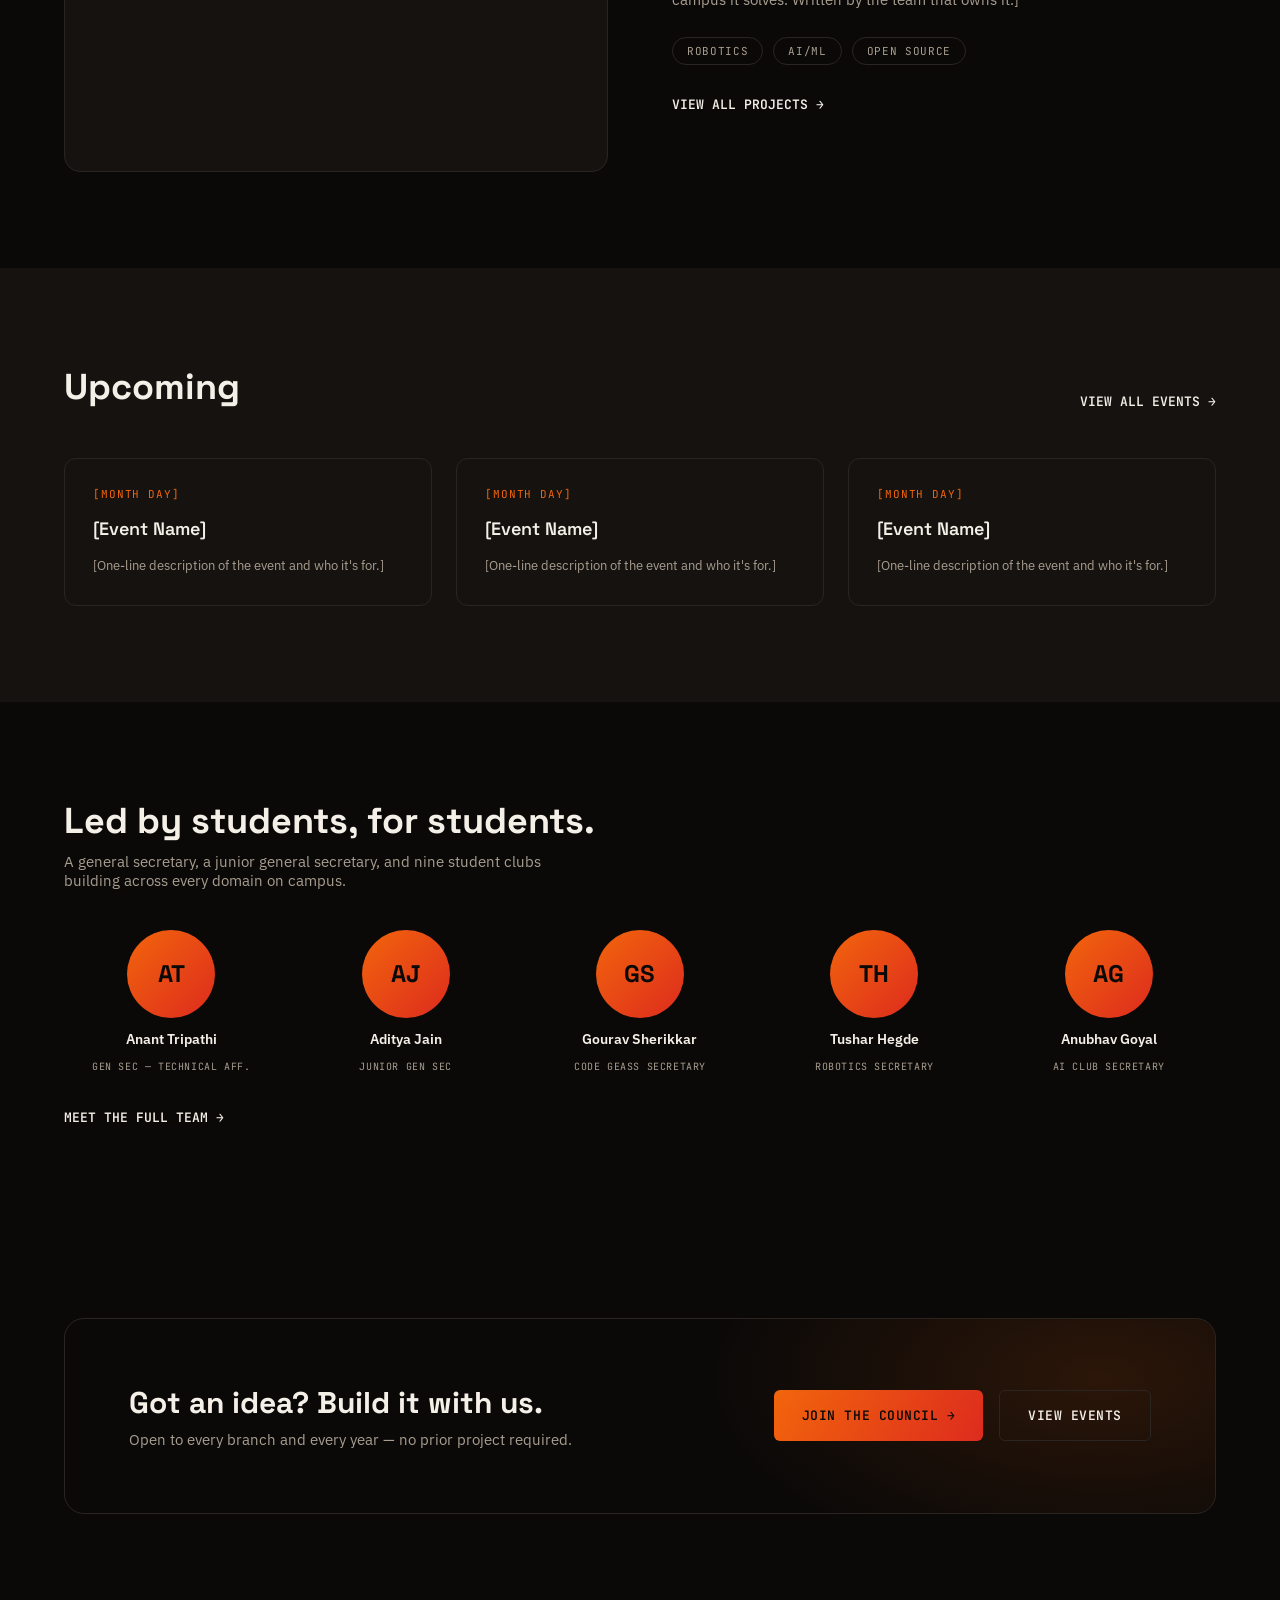
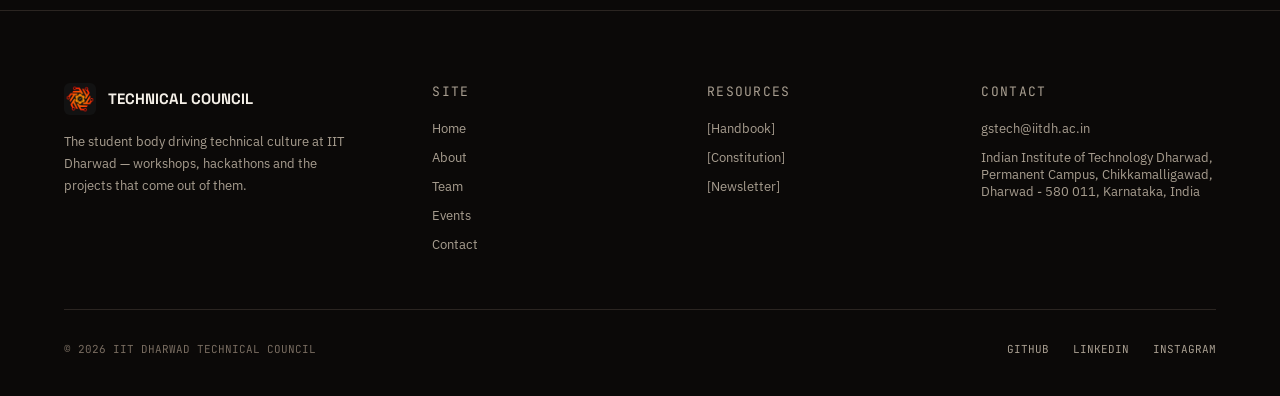
==== commit f43e439c: "Fill in contact info, campus address, Instagram, and homepage stats Co-Authored-By: Claude Sonnet 5 " ====
--- a/index.html
+++ b/index.html
@@ -54,10 +54,10 @@
   </section>
 
   <section class="stats-grid">
-    <div class="stat"><div class="stat-value display">[NUM]+</div><div class="stat-label mono">ACTIVE MEMBERS</div></div>
-    <div class="stat"><div class="stat-value display">[NUM]+</div><div class="stat-label mono">EVENTS PER YEAR</div></div>
-    <div class="stat"><div class="stat-value display">[NUM]+</div><div class="stat-label mono">PROJECTS SHIPPED</div></div>
-    <div class="stat"><div class="stat-value display">[NUM]</div><div class="stat-label mono">DEPARTMENTS REPRESENTED</div></div>
+    <div class="stat"><div class="stat-value display">200+</div><div class="stat-label mono">ACTIVE MEMBERS</div></div>
+    <div class="stat"><div class="stat-value display">100+</div><div class="stat-label mono">EVENTS PER YEAR</div></div>
+    <div class="stat"><div class="stat-value display">20+</div><div class="stat-label mono">PROJECTS SHIPPED</div></div>
+    <div class="stat"><div class="stat-value display">10</div><div class="stat-label mono">DEPARTMENTS REPRESENTED</div></div>
   </section>
 
   <section class="section">
@@ -203,8 +203,8 @@
     </div>
     <div class="footer-col">
       <span class="footer-col-title">CONTACT</span>
-      <span>[technicalcouncil@iitdh.ac.in]</span>
-      <span>[CAMPUS ADDRESS], Dharwad, Karnataka</span>
+      <span>gstech@iitdh.ac.in</span>
+      <span>Indian Institute of Technology Dharwad, Permanent Campus, Chikkamalligawad, Dharwad - 580 011, Karnataka, India</span>
     </div>
   </div>
   <div class="footer-bottom">
@@ -212,7 +212,7 @@
     <div class="footer-social">
       <a href="#">GITHUB</a>
       <a href="#">LINKEDIN</a>
-      <a href="#">INSTAGRAM</a>
+      <a href="https://www.instagram.com/tech.council.iitdh/">INSTAGRAM</a>
     </div>
   </div>
 </footer>
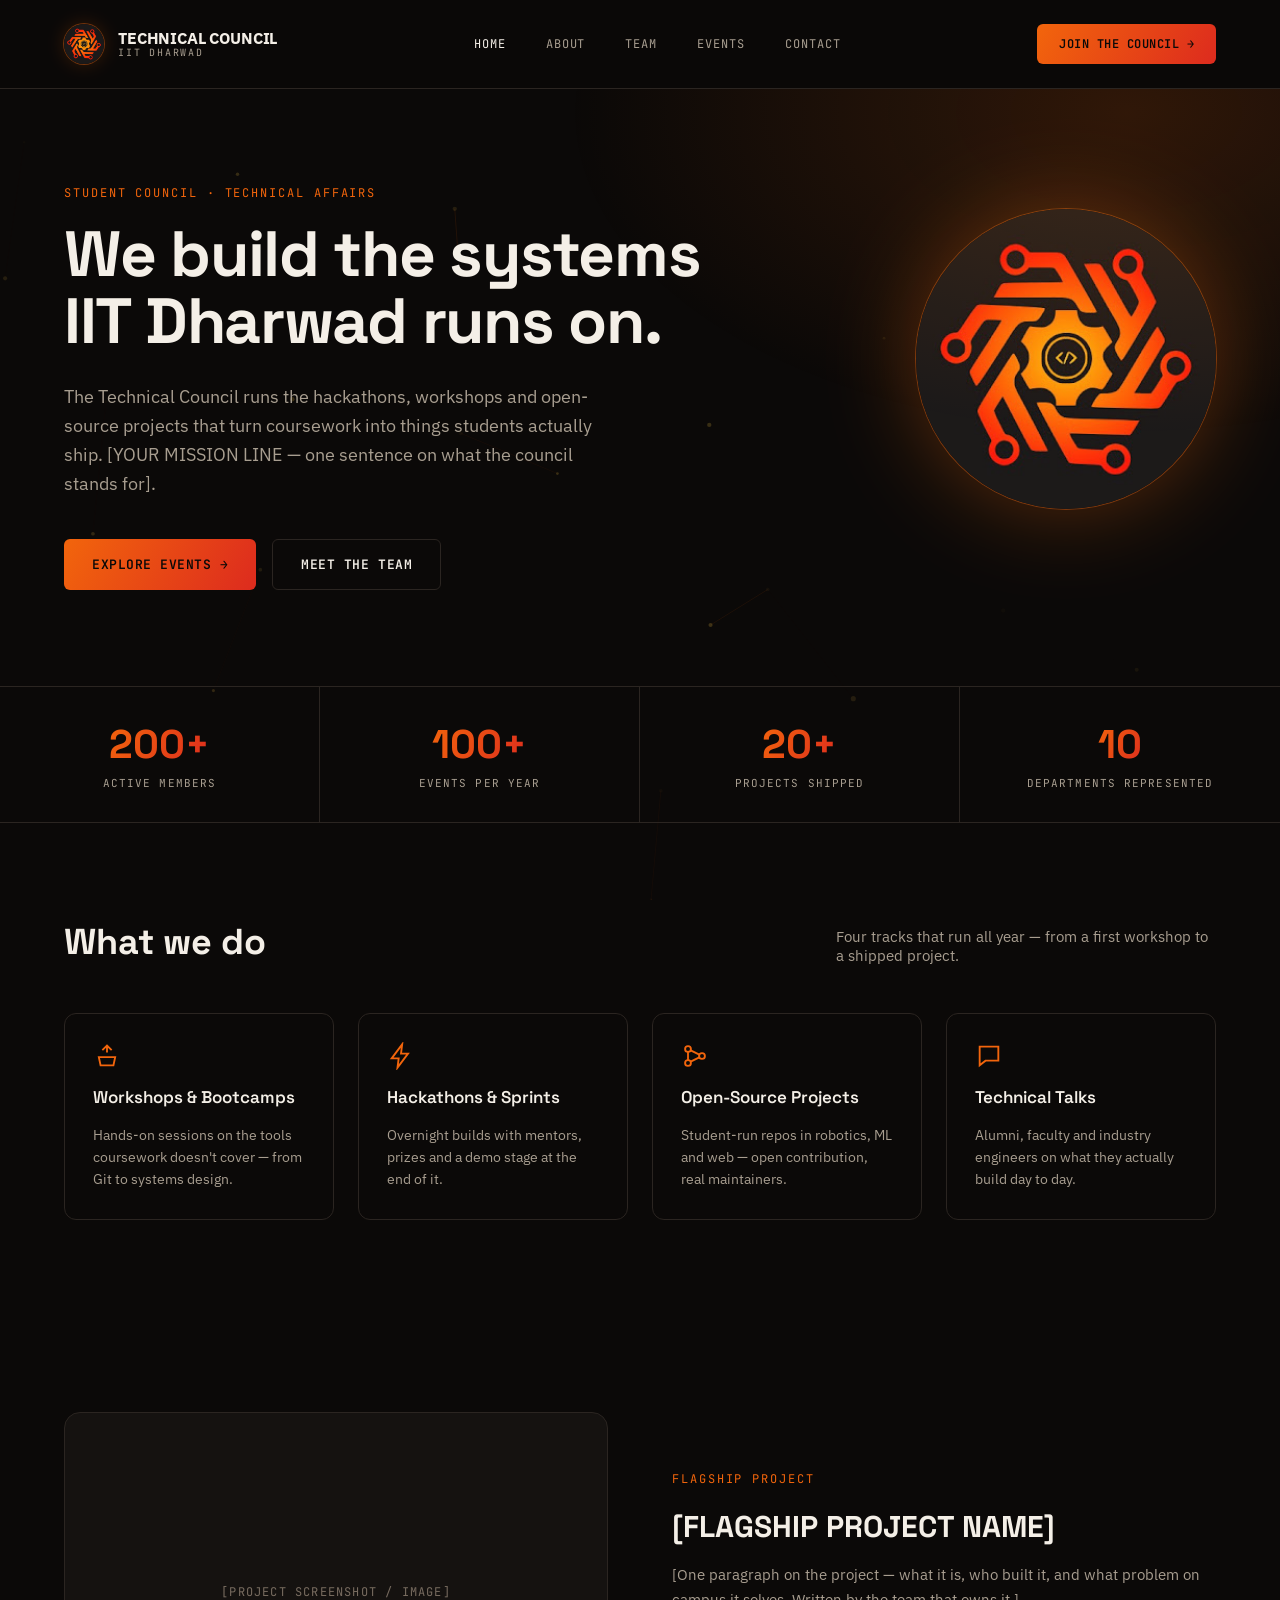
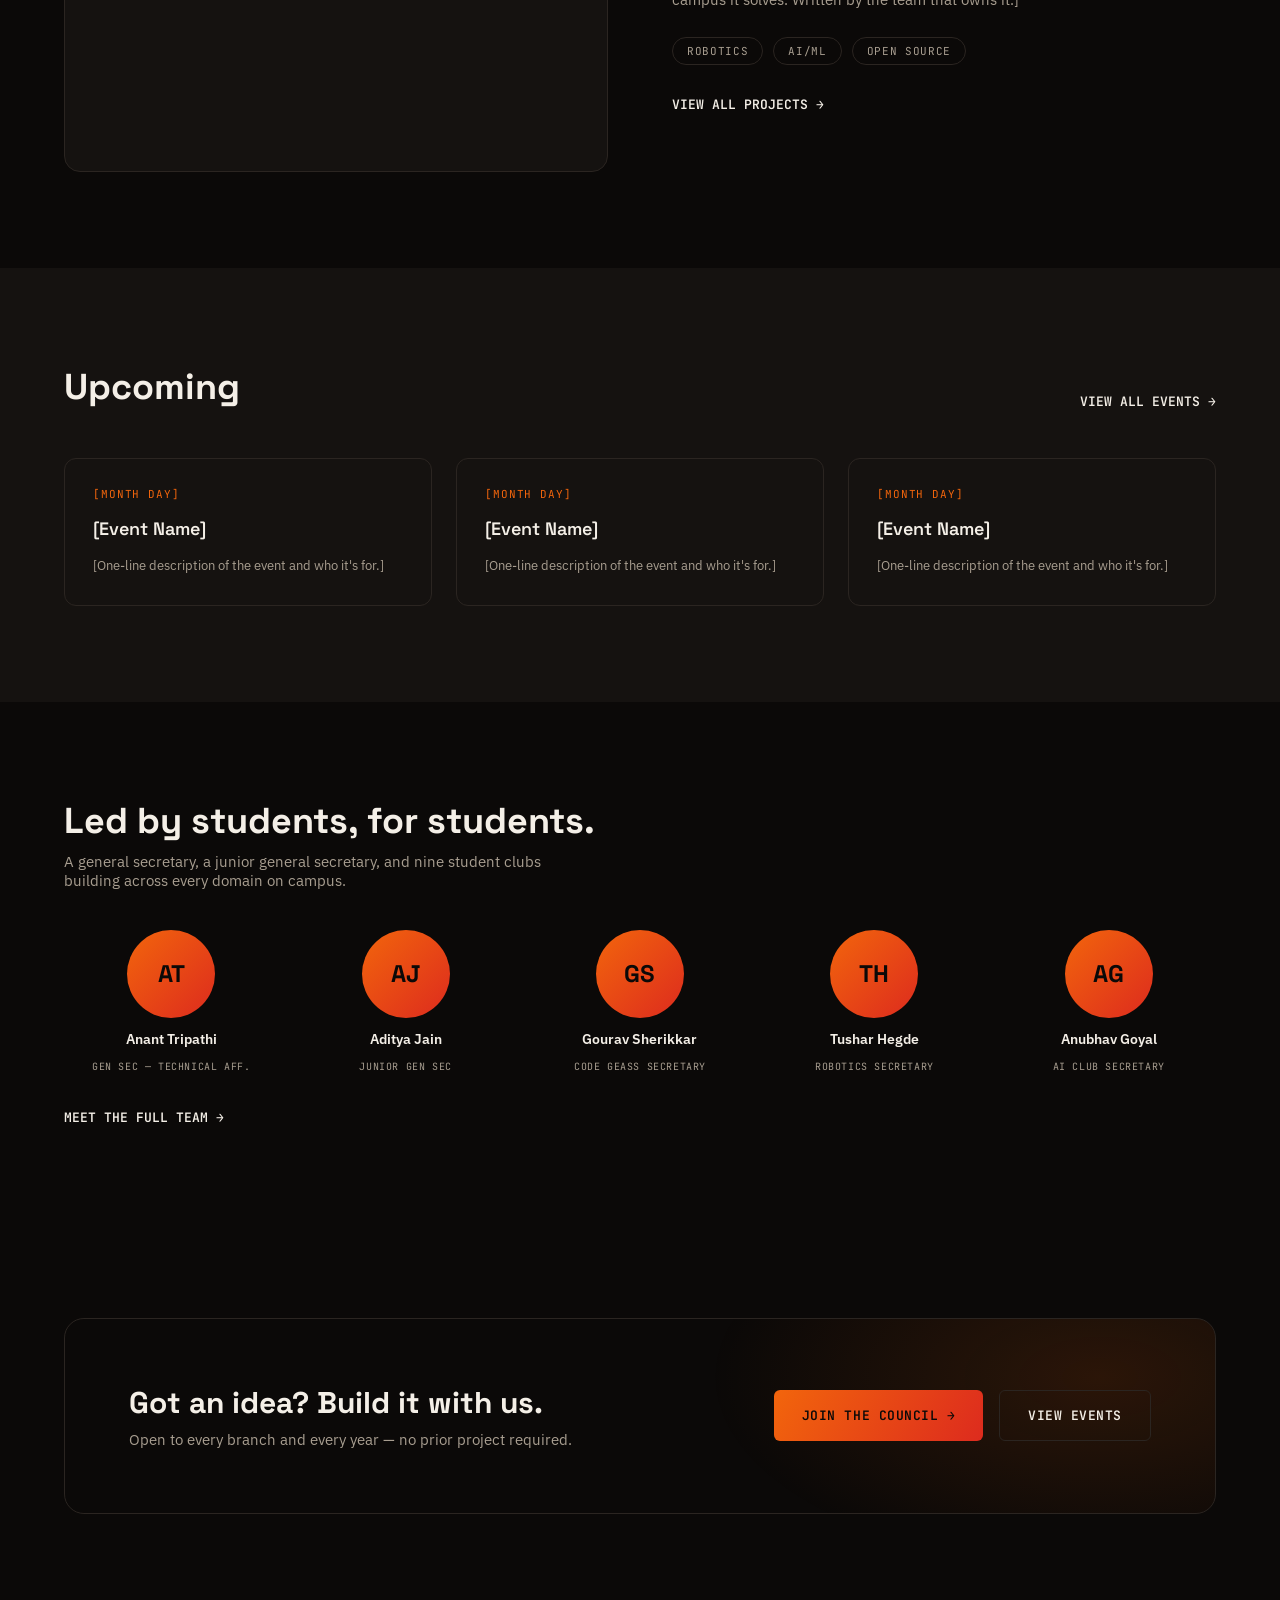
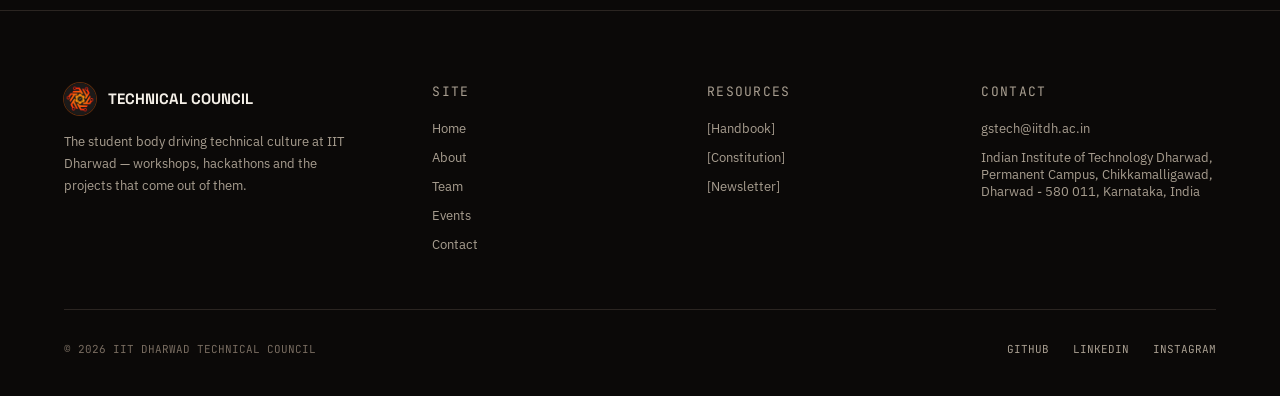
==== commit 063b7e0c: "Add circular blended logo frame and scroll-reactive neural background Logo images across header, foo" ====
--- a/index.html
+++ b/index.html
@@ -12,6 +12,7 @@
 <link rel="stylesheet" href="css/styles.css">
 </head>
 <body>
+<canvas id="neuralBg" aria-hidden="true"></canvas>
 
 <header class="site-header">
   <div class="header-inner">
--- a/css/styles.css
+++ b/css/styles.css
@@ -70,7 +70,11 @@
 }
 
 .brand{ display:flex; align-items:center; gap:14px; flex-shrink:0; }
-.brand img{ width:40px; height:40px; object-fit:contain; border-radius:8px; }
+.brand img{
+  width:40px; height:40px; object-fit:cover; border-radius:50%;
+  mix-blend-mode:screen;
+  box-shadow:0 0 0 1px rgba(242,101,12,0.4), 0 0 18px rgba(242,101,12,0.2);
+}
 .brand-text{ display:flex; flex-direction:column; line-height:1.15; }
 .brand-title{ font-weight:700; font-size:16px; letter-spacing:-0.01em; }
 .brand-sub{ font-size:10px; letter-spacing:0.18em; color: var(--ink-dim); }
@@ -182,8 +186,20 @@
   top: 120px;
   width:300px;
   height:300px;
-  object-fit:contain;
-  filter: drop-shadow(0 0 80px rgba(242,101,12,0.25));
+  object-fit:cover;
+  border-radius:50%;
+  mix-blend-mode:screen;
+  box-shadow:0 0 0 1px rgba(242,101,12,0.4), 0 0 90px rgba(242,101,12,0.35);
+}
+
+#neuralBg{
+  position:fixed;
+  inset:0;
+  width:100%;
+  height:100%;
+  z-index:-1;
+  pointer-events:none;
+  display:block;
 }
 .page-header{ padding: 88px var(--pad-x) 56px; max-width:900px; }
 .page-header h1{ font-size:52px; line-height:1.1; font-weight:700; letter-spacing:-0.02em; margin:0 0 24px; }
@@ -422,7 +438,11 @@
 .site-footer{ padding: 72px var(--pad-x) 40px; border-top:1px solid var(--line); }
 .footer-grid{ display:grid; grid-template-columns:1.4fr 1fr 1fr 1fr; gap:40px; margin-bottom:56px; }
 .footer-brand{ display:flex; align-items:center; gap:12px; margin-bottom:16px; }
-.footer-brand img{ width:32px; height:32px; object-fit:contain; border-radius:6px; }
+.footer-brand img{
+  width:32px; height:32px; object-fit:cover; border-radius:50%;
+  mix-blend-mode:screen;
+  box-shadow:0 0 0 1px rgba(242,101,12,0.35);
+}
 .footer-brand span{ font-family:'Space Grotesk'; font-weight:700; font-size:15px; }
 .footer-desc{ font-size:13px; line-height:1.7; color:var(--ink-dim); max-width:280px; margin:0; }
 .footer-col{ display:flex; flex-direction:column; gap:12px; }
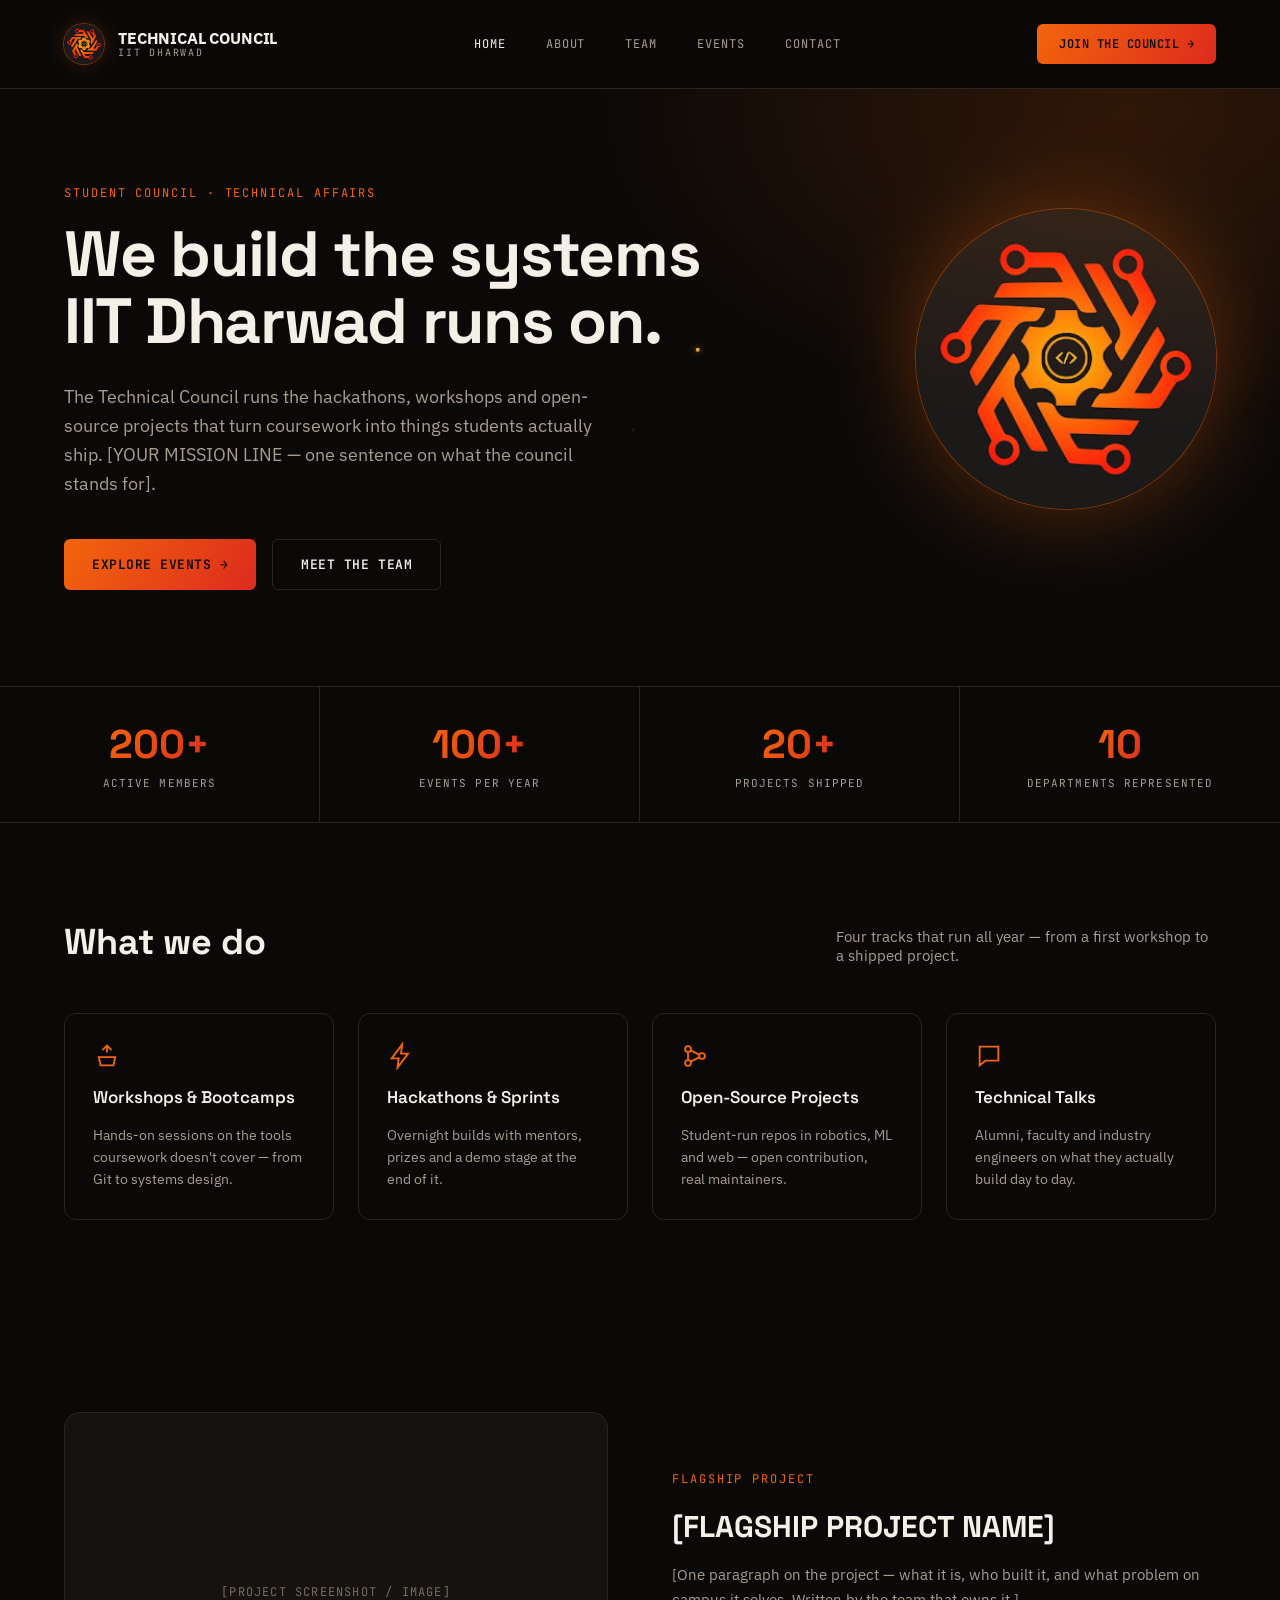
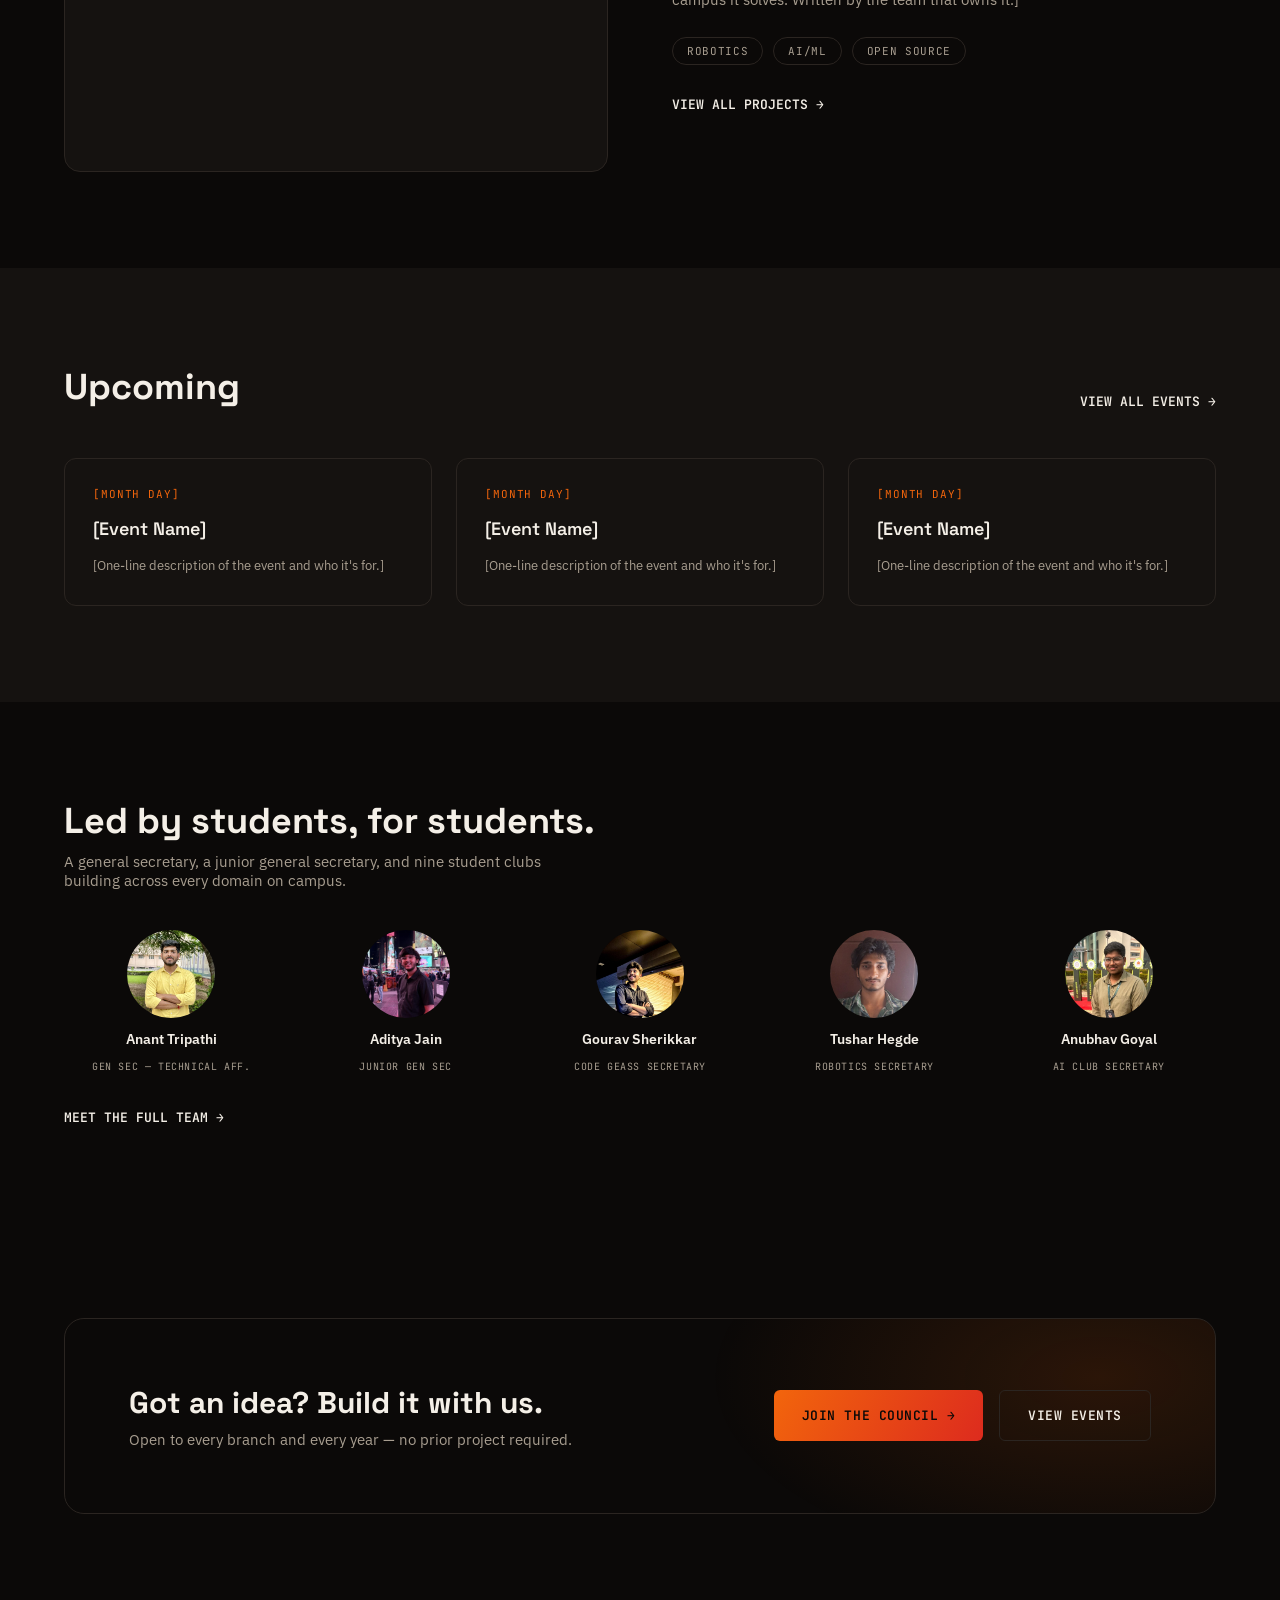
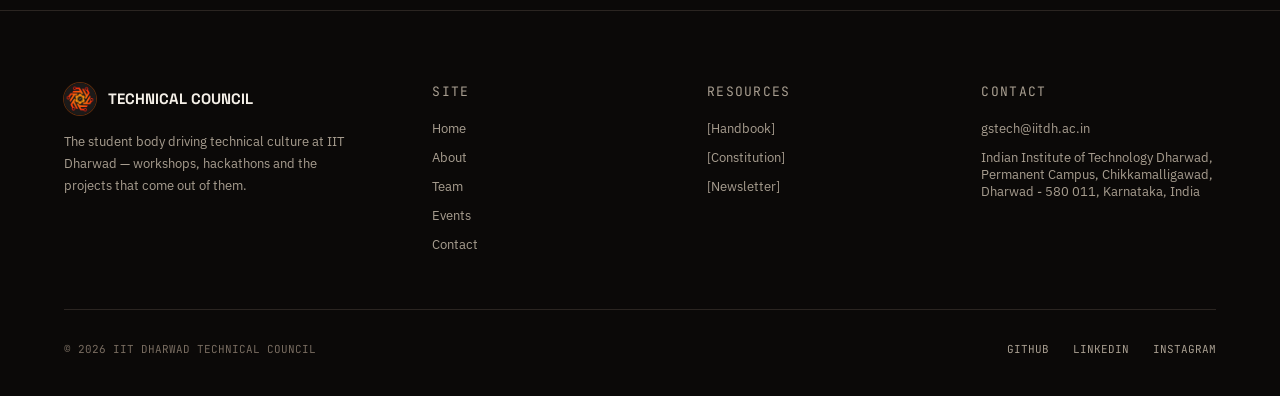
==== commit 4cb6f940: "Add real member photos and club logos throughout the team page Replaces initial-letter avatar placeh" ====
--- a/index.html
+++ b/index.html
@@ -136,27 +136,27 @@
     <p style="color:var(--ink-dim);font-size:15px;margin:0 0 40px;max-width:520px;">A general secretary, a junior general secretary, and nine student clubs building across every domain on campus.</p>
     <div class="team-teaser-grid">
       <div class="team-teaser-item">
-        <div class="team-avatar-sm display">AT</div>
+        <img class="team-avatar-sm" src="images/team/anant-tripathi.jpg" alt="Anant Tripathi">
         <span style="font-size:14px;font-weight:600;">Anant Tripathi</span>
         <span class="mono" style="font-size:10px;letter-spacing:0.06em;color:var(--ink-dim);">GEN SEC — TECHNICAL AFF.</span>
       </div>
       <div class="team-teaser-item">
-        <div class="team-avatar-sm display">AJ</div>
+        <img class="team-avatar-sm" src="images/team/aditya-jain.jpg" alt="Aditya Jain">
         <span style="font-size:14px;font-weight:600;">Aditya Jain</span>
         <span class="mono" style="font-size:10px;letter-spacing:0.06em;color:var(--ink-dim);">JUNIOR GEN SEC</span>
       </div>
       <div class="team-teaser-item">
-        <div class="team-avatar-sm display">GS</div>
+        <img class="team-avatar-sm" src="images/team/gourav-sherikkar.jpg" alt="Gourav Sherikkar">
         <span style="font-size:14px;font-weight:600;">Gourav Sherikkar</span>
         <span class="mono" style="font-size:10px;letter-spacing:0.06em;color:var(--ink-dim);">CODE GEASS SECRETARY</span>
       </div>
       <div class="team-teaser-item">
-        <div class="team-avatar-sm display">TH</div>
+        <img class="team-avatar-sm" src="images/team/tushar-hegde.jpg" alt="Tushar Hegde">
         <span style="font-size:14px;font-weight:600;">Tushar Hegde</span>
         <span class="mono" style="font-size:10px;letter-spacing:0.06em;color:var(--ink-dim);">ROBOTICS SECRETARY</span>
       </div>
       <div class="team-teaser-item">
-        <div class="team-avatar-sm display">AG</div>
+        <img class="team-avatar-sm" src="images/team/anubhav-goyal.jpg" alt="Anubhav Goyal">
         <span style="font-size:14px;font-weight:600;">Anubhav Goyal</span>
         <span class="mono" style="font-size:10px;letter-spacing:0.06em;color:var(--ink-dim);">AI CLUB SECRETARY</span>
       </div>
--- a/css/styles.css
+++ b/css/styles.css
@@ -306,6 +306,7 @@
   background: linear-gradient(135deg, var(--orange), var(--red));
   display:flex; align-items:center; justify-content:center;
   font-family:'Space Grotesk'; font-size:20px; font-weight:700; color:#0b0908;
+  object-fit:cover; flex-shrink:0;
 }
 .team-name{ font-size:15px; font-weight:600; }
 .team-role{ font-size:10px; letter-spacing:0.05em; color:var(--orange); margin-top:4px; font-family:'JetBrains Mono',monospace; }
@@ -317,12 +318,17 @@
   display:flex; align-items:center; justify-content:center;
   font-family:'Space Grotesk'; font-size:24px; font-weight:700; color:#0b0908;
   margin: 0 auto;
+  object-fit:cover;
 }
 .team-teaser-grid{ display:grid; grid-template-columns:repeat(5, minmax(0,1fr)); gap:20px; }
 .team-teaser-item{ display:flex; flex-direction:column; align-items:center; gap:12px; text-align:center; }
 
 .domain-block{ display:flex; flex-direction:column; gap:16px; }
-.domain-title{ font-size:17px; font-weight:600; }
+.domain-title{ font-size:17px; font-weight:600; display:flex; align-items:center; gap:12px; }
+.domain-logo{
+  width:28px; height:28px; object-fit:contain; border-radius:50%;
+  flex-shrink:0; background:rgba(255,255,255,0.04);
+}
 .domain-grid{ display:grid; grid-template-columns:repeat(4, minmax(0,1fr)); gap:16px; }
 .domain-member{
   display:flex; align-items:center; gap:12px;
@@ -333,6 +339,7 @@
   background: linear-gradient(135deg, var(--orange), var(--red));
   display:flex; align-items:center; justify-content:center;
   font-family:'Space Grotesk'; font-size:12px; font-weight:700; color:#0b0908;
+  object-fit:cover;
 }
 .domain-member .name{ font-size:13px; font-weight:600; }
 .domain-member .role{ font-size:10px; color:var(--ink-faint); font-family:'JetBrains Mono',monospace; }
